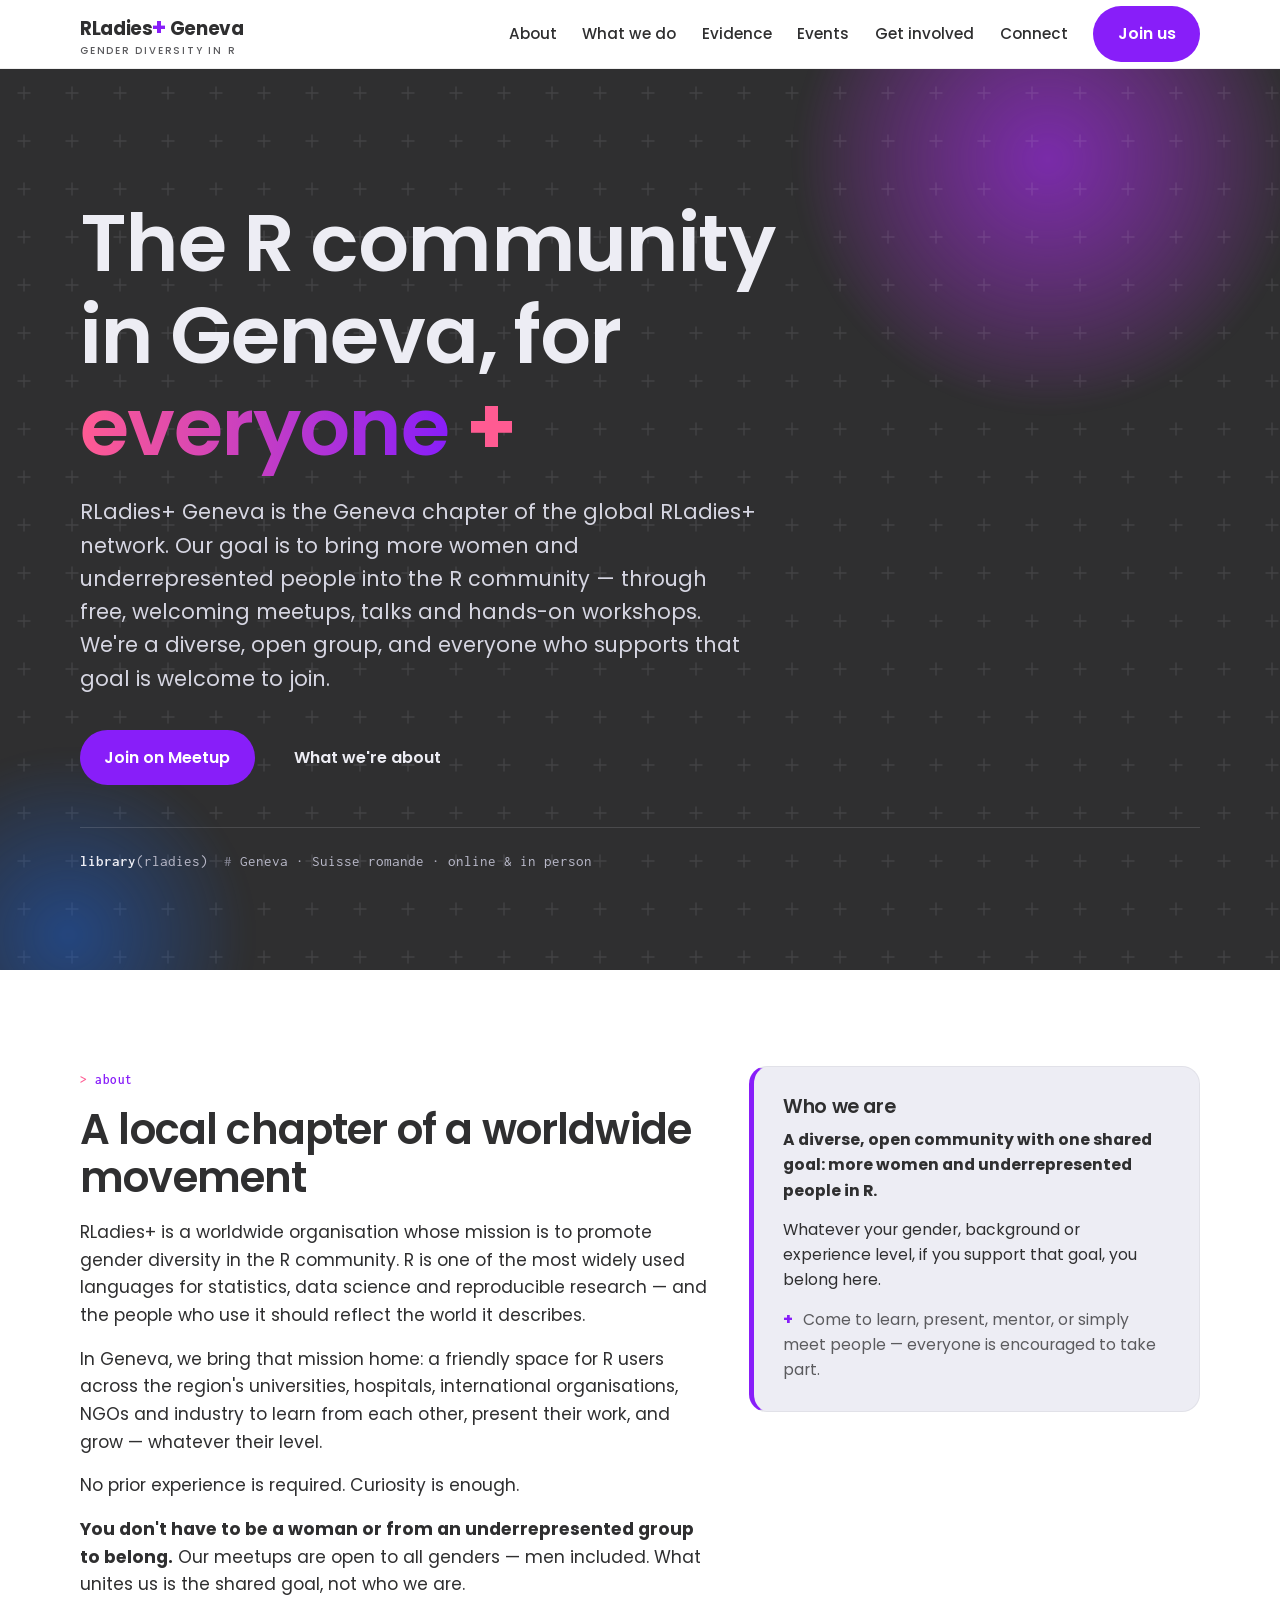
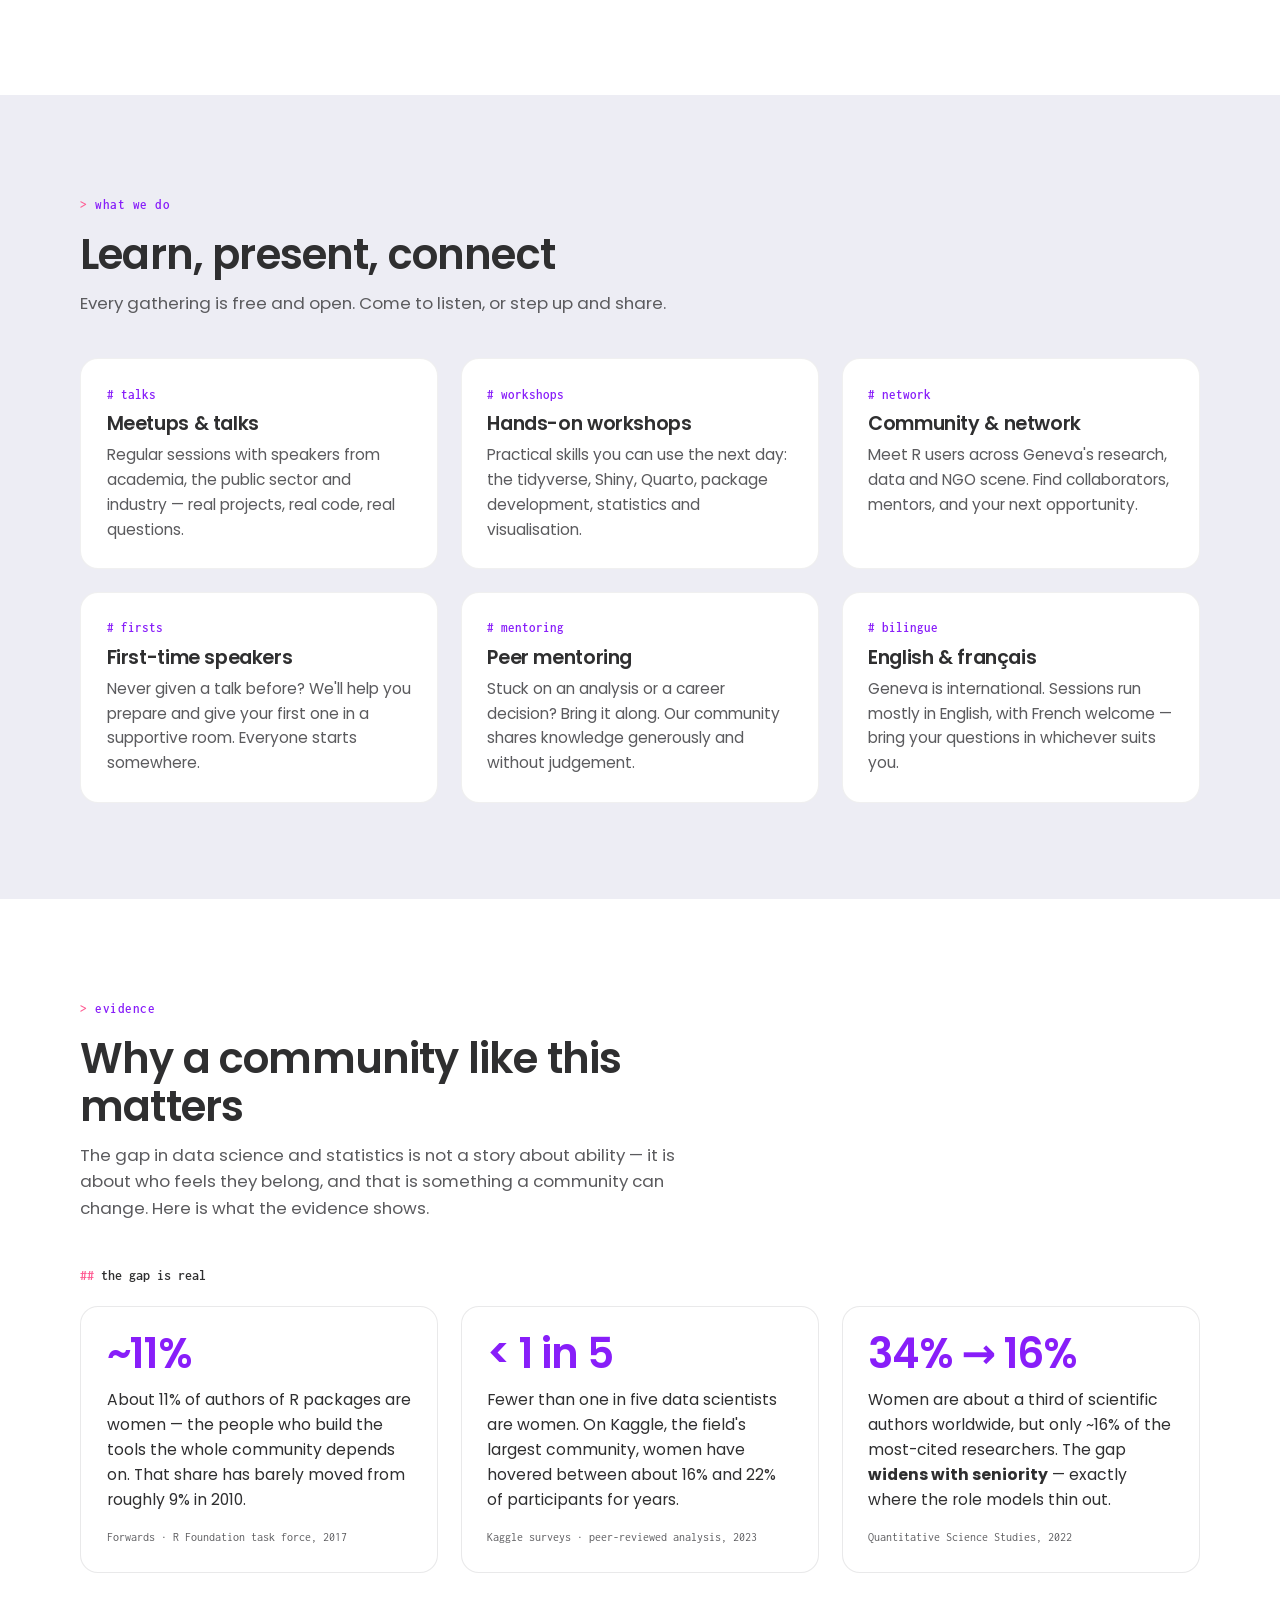
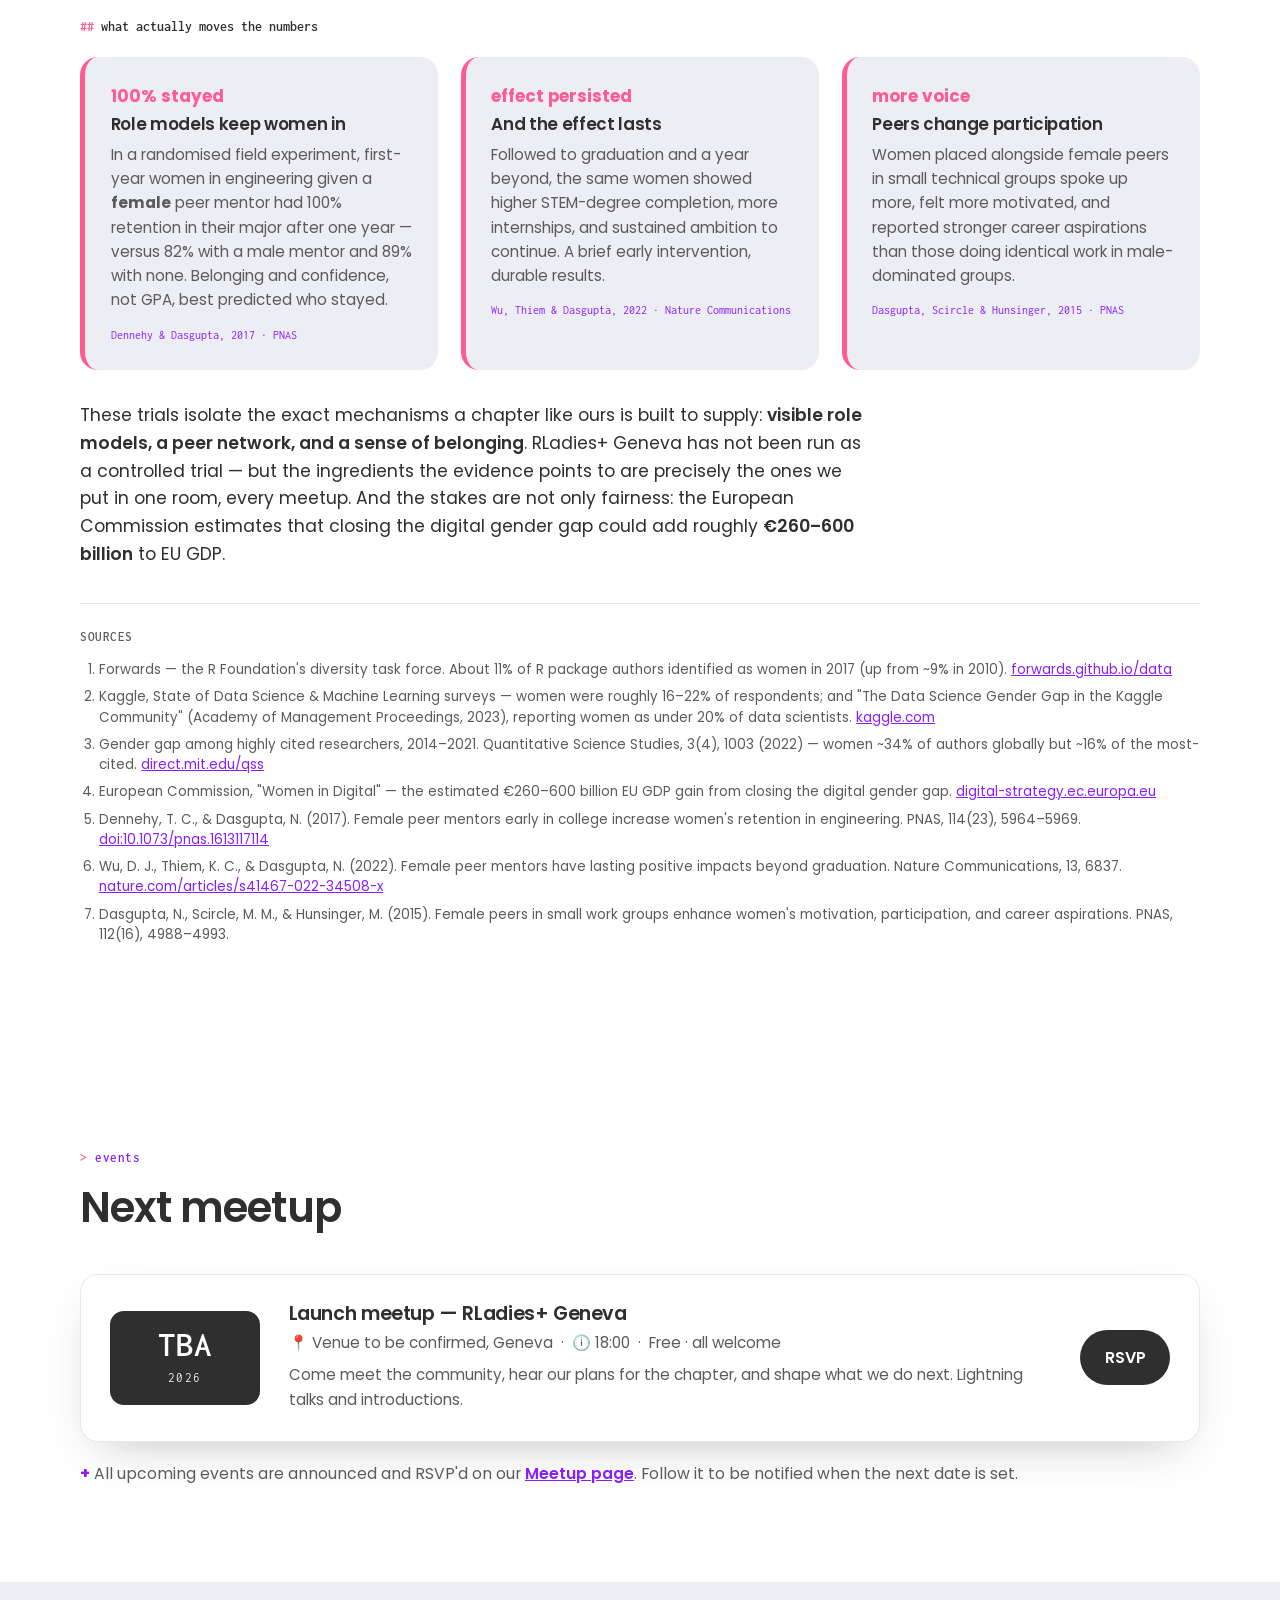
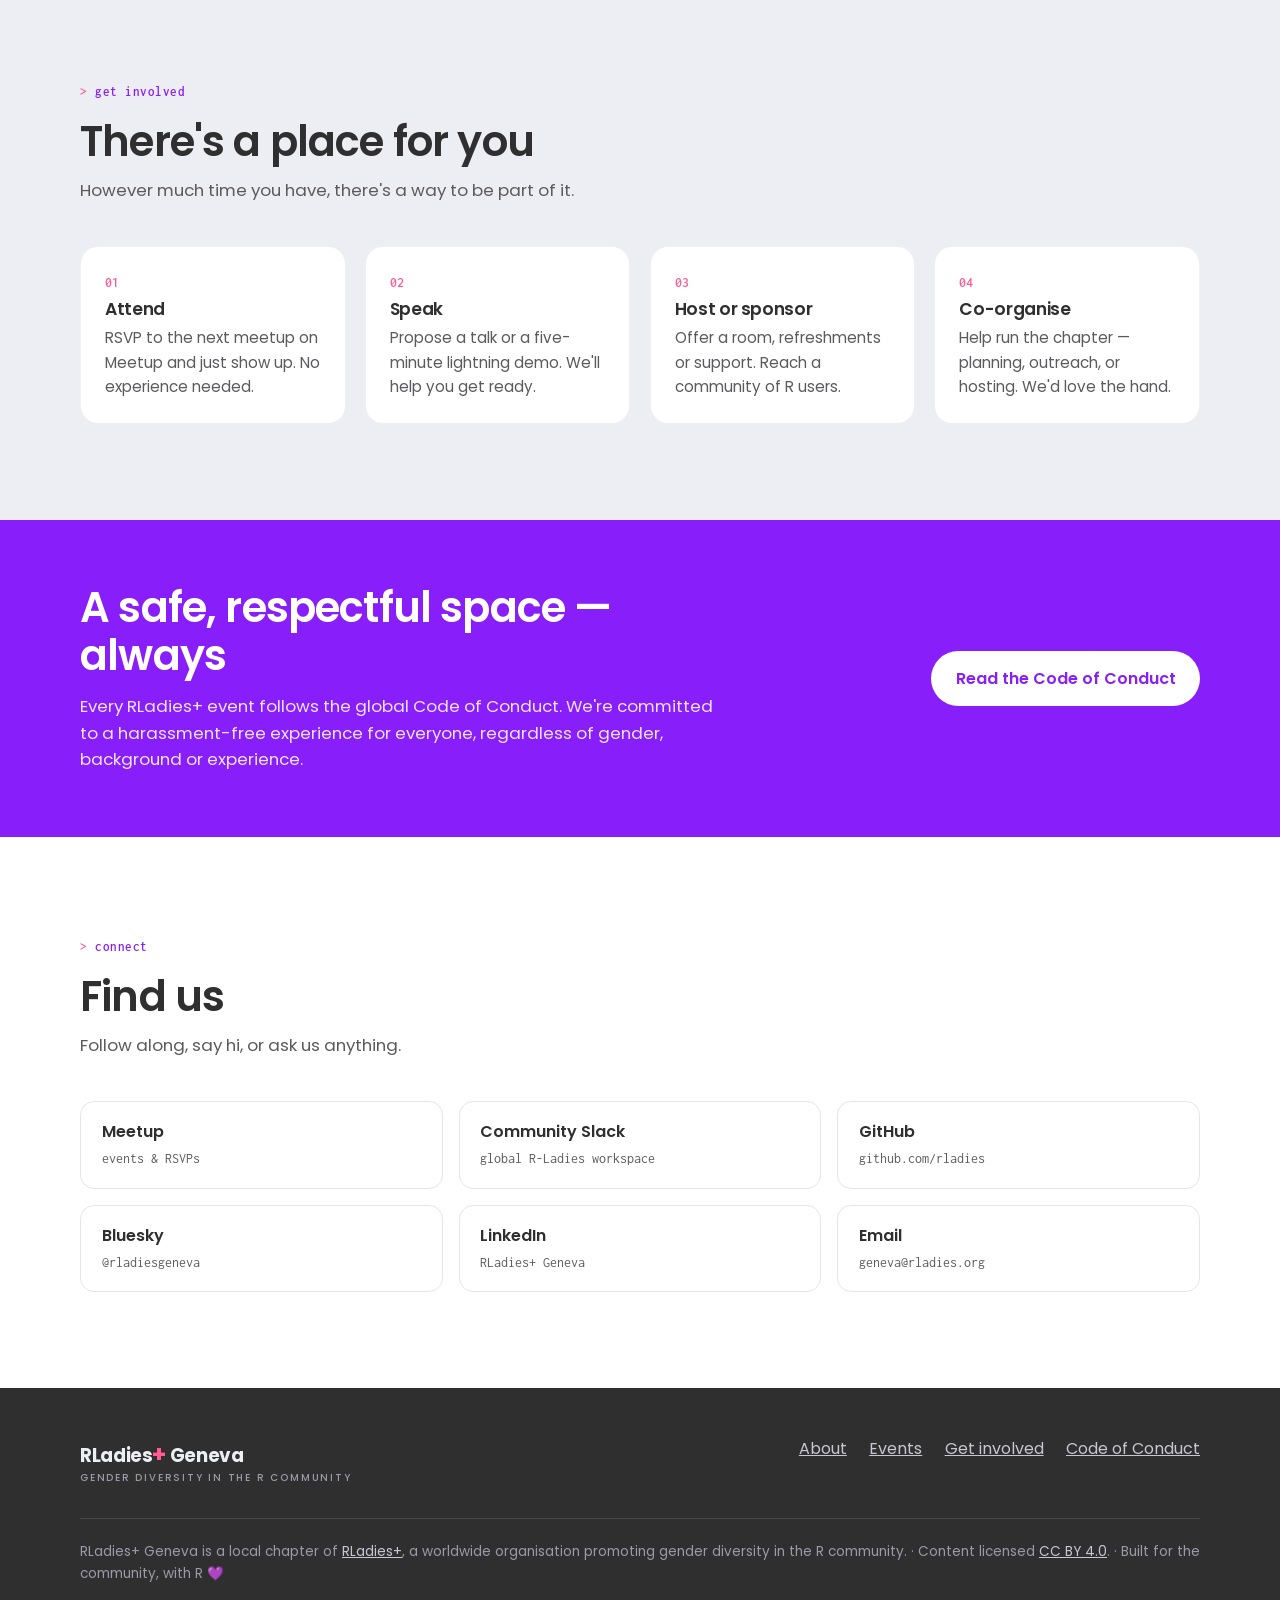
==== index.html @ 59aba78d "Add files via upload" ====
<!DOCTYPE html>
<html lang="en">
<head>
<meta charset="UTF-8" />
<meta name="viewport" content="width=device-width, initial-scale=1.0" />
<title>RLadies+ Geneva — gender diversity in the R community</title>
<meta name="description" content="RLadies+ Geneva is the Geneva chapter of the global RLadies+ network, promoting gender diversity in the R community through free, welcoming meetups, talks and workshops." />

<!-- Social preview -->
<meta property="og:title" content="RLadies+ Geneva" />
<meta property="og:description" content="Promoting gender diversity in the R community — free, welcoming meetups in Geneva." />
<meta property="og:type" content="website" />

<!-- Favicon: placeholder R+ monogram. Swap for the official favicon from
     github.com/rladies/branding-materials (logos/favicon/) before launch. -->
<link rel="icon" href="data:image/svg+xml,%3Csvg xmlns='http://www.w3.org/2000/svg' viewBox='0 0 32 32'%3E%3Crect width='32' height='32' rx='7' fill='%23881ef9'/%3E%3Ctext x='16' y='22' font-family='Poppins,Arial,sans-serif' font-size='17' font-weight='700' fill='%23ededf4' text-anchor='middle'%3ER%2B%3C/text%3E%3C/svg%3E" />

<link rel="preconnect" href="https://fonts.googleapis.com" />
<link rel="preconnect" href="https://fonts.gstatic.com" crossorigin />
<link href="https://fonts.googleapis.com/css2?family=Poppins:wght@400;500;600;700&family=Inconsolata:wght@400;600&display=swap" rel="stylesheet" />

<style>
  /* ============ RLadies+ brand tokens (March 2026 identity) ============ */
  :root {
    --violet:   #881ef9;   /* Blue Violet — main colour        */
    --violet-d: #6a12c9;   /* darker violet for hovers/contrast */
    --blue:     #146af9;   /* Dodger Blue — accent             */
    --rose:     #ff5b92;   /* Brilliant Rose — accent          */
    --ink:      #2f2f30;   /* Bastille Black — text            */
    --paper:    #ededf4;   /* Lavender White — light surface   */
    --white:    #ffffff;
    --ink-70:   #5b5b5e;

    --maxw: 1120px;
    --radius: 18px;
    --shadow: 0 18px 50px -22px rgba(47,47,48,.35);
    --ease: cubic-bezier(.2,.7,.2,1);
    --sans: "Poppins", system-ui, -apple-system, Segoe UI, Roboto, sans-serif;
    --mono: "Inconsolata", ui-monospace, SFMono-Regular, Menlo, monospace;
  }

  *, *::before, *::after { box-sizing: border-box; }

  html { scroll-behavior: smooth; }
  @media (prefers-reduced-motion: reduce) {
    html { scroll-behavior: auto; }
    *, *::before, *::after { animation: none !important; transition: none !important; }
  }

  body {
    margin: 0;
    font-family: var(--sans);
    font-weight: 400;
    line-height: 1.6;               /* brand: ≥1.5 line spacing */
    color: var(--ink);
    background: var(--white);
    -webkit-font-smoothing: antialiased;
    text-align: left;               /* brand: left-align text */
  }

  h1, h2, h3 { line-height: 1.15; margin: 0; letter-spacing: -0.02em; }
  h2 { font-weight: 600; font-size: clamp(1.7rem, 3.4vw, 2.6rem); }
  h3 { font-weight: 600; font-size: 1.2rem; }
  p  { margin: 0; }
  a  { color: inherit; }

  .wrap { width: min(100% - 2.5rem, var(--maxw)); margin-inline: auto; }

  /* Mono eyebrow — an R-console prompt, true to the subject */
  .eyebrow {
    font-family: var(--mono);
    font-weight: 600;
    font-size: .82rem;
    letter-spacing: .04em;
    color: var(--violet);
    display: inline-block;
    margin-bottom: 1rem;
  }
  .eyebrow::before { content: "> "; color: var(--rose); }

  /* Plus marker — echoes the "+" in RLadies+ */
  .plus { color: var(--violet); font-weight: 700; }

  a.btn, button.btn {
    font-family: var(--sans);
    font-weight: 600;
    font-size: 1rem;
    display: inline-flex;
    align-items: center;
    gap: .5rem;
    padding: .8rem 1.4rem;
    border-radius: 999px;
    border: 2px solid transparent;
    cursor: pointer;
    text-decoration: none;
    transition: transform .18s var(--ease), background .18s var(--ease), color .18s var(--ease), border-color .18s var(--ease);
  }
  .btn-primary { background: var(--violet); color: var(--white); }
  .btn-primary:hover { background: var(--violet-d); transform: translateY(-2px); }
  .btn-ghost { background: transparent; color: var(--paper); border-color: rgba(237,237,244,.4); }
  .btn-ghost:hover { border-color: var(--paper); transform: translateY(-2px); }
  .btn-dark { background: var(--ink); color: var(--white); }
  .btn-dark:hover { background: #000; transform: translateY(-2px); }

  :focus-visible { outline: 3px solid var(--blue); outline-offset: 3px; border-radius: 4px; }

  /* ============ Header ============ */
  header {
    position: sticky; top: 0; z-index: 50;
    background: rgba(255,255,255,.82);
    backdrop-filter: blur(12px);
    border-bottom: 1px solid rgba(47,47,48,.08);
  }
  .nav { display: flex; align-items: center; justify-content: space-between; height: 68px; }
  .brand { font-weight: 700; font-size: 1.15rem; letter-spacing: -0.02em; text-decoration: none; color: var(--ink); }
  .brand .plus { font-size: 1.25em; }
  .brand small { display: block; font-weight: 500; font-size: .62rem; letter-spacing: .18em; color: var(--ink-70); margin-top: -3px; }
  .nav-links { display: flex; align-items: center; gap: 1.6rem; }
  .nav-links a:not(.btn) { text-decoration: none; font-weight: 500; font-size: .95rem; color: var(--ink); }
  .nav-links a:not(.btn):hover { color: var(--violet); }
  .nav-toggle { display: none; background: none; border: 0; cursor: pointer; padding: .4rem; }
  .nav-toggle span { display: block; width: 24px; height: 2px; background: var(--ink); margin: 5px 0; transition: .2s; }

  @media (max-width: 820px) {
    .nav-toggle { display: block; }
    .nav-links {
      position: absolute; top: 68px; left: 0; right: 0;
      flex-direction: column; align-items: flex-start; gap: .2rem;
      background: var(--white); padding: .8rem 1.25rem 1.4rem;
      border-bottom: 1px solid rgba(47,47,48,.1);
      box-shadow: var(--shadow);
      transform: translateY(-8px); opacity: 0; pointer-events: none; transition: .2s var(--ease);
    }
    .nav-links a:not(.btn) { padding: .55rem 0; width: 100%; }
    .nav-links.open { transform: translateY(0); opacity: 1; pointer-events: auto; }
    .nav-links .btn { margin-top: .5rem; }
  }

  /* ============ Hero ============ */
  .hero {
    position: relative; overflow: hidden;
    background: var(--ink);
    color: var(--paper);
    padding: clamp(4rem, 11vw, 8rem) 0 clamp(3.5rem, 8vw, 6rem);
  }
  /* violet / rose / blue glows */
  .hero::before {
    content: ""; position: absolute; inset: -30% -10% auto auto;
    width: 60vw; height: 60vw; max-width: 720px; max-height: 720px;
    background:
      radial-gradient(closest-side, rgba(136,30,249,.55), transparent 70%),
      radial-gradient(closest-side, rgba(255,91,146,.28), transparent 70%);
    background-position: 30% 30%, 70% 60%;
    background-repeat: no-repeat;
    filter: blur(6px);
    animation: drift 16s ease-in-out infinite alternate;
    pointer-events: none;
  }
  .hero::after {
    content: ""; position: absolute; inset: auto auto -25% -15%;
    width: 45vw; height: 45vw; max-width: 520px; max-height: 520px;
    background: radial-gradient(closest-side, rgba(20,106,249,.4), transparent 70%);
    filter: blur(8px); pointer-events: none;
  }
  @keyframes drift { to { transform: translate3d(-3%, 4%, 0) scale(1.08); } }

  /* subtle plus lattice */
  .hero .lattice {
    position: absolute; inset: 0; opacity: .10; pointer-events: none;
    background-image: url("data:image/svg+xml,%3Csvg xmlns='http://www.w3.org/2000/svg' width='48' height='48'%3E%3Cpath d='M24 18v12M18 24h12' stroke='%23ededf4' stroke-width='1.4' stroke-linecap='round'/%3E%3C/svg%3E");
  }
  .hero .wrap { position: relative; z-index: 2; }

  .hero h1 {
    font-weight: 600;
    font-size: clamp(2.6rem, 7vw, 5rem);
    max-width: 15ch;
  }
  .hero h1 .plus { color: var(--rose); }
  .hero h1 em { font-style: normal; color: var(--violet); background: linear-gradient(90deg, var(--rose), var(--violet)); -webkit-background-clip: text; background-clip: text; -webkit-text-fill-color: transparent; }
  .hero .lede { font-size: clamp(1.05rem, 2.2vw, 1.3rem); max-width: 52ch; margin-top: 1.4rem; color: #d6d6e2; }
  .hero .cta-row { display: flex; flex-wrap: wrap; gap: .9rem; margin-top: 2.2rem; }
  .hero .console {
    font-family: var(--mono); font-size: .92rem; color: #b9b9c9;
    margin-top: 2.6rem; padding-top: 1.4rem; border-top: 1px solid rgba(237,237,244,.14);
  }
  .hero .console b { color: var(--paper); font-weight: 600; }

  /* ============ Generic section ============ */
  .section { padding: clamp(3.5rem, 8vw, 6rem) 0; }
  .section-head { max-width: 60ch; margin-bottom: 2.6rem; }
  .section-head p { color: var(--ink-70); margin-top: .7rem; font-size: 1.05rem; }

  /* About */
  .about-grid { display: grid; grid-template-columns: 1.4fr 1fr; gap: 2.4rem; align-items: start; }
  .about-grid p + p { margin-top: 1rem; }
  .about-grid .body { font-size: 1.08rem; }
  .card {
    background: var(--paper); border-radius: var(--radius); padding: 1.8rem;
    border: 1px solid rgba(47,47,48,.06);
  }
  .card--join { border-left: 5px solid var(--violet); }
  .card h3 { margin-bottom: .6rem; }
  .card .who { font-size: .98rem; color: var(--ink); }
  .card .who .plus { margin-right: .35rem; }
  @media (max-width: 820px) { .about-grid { grid-template-columns: 1fr; } }

  /* What we do */
  .doing { background: var(--paper); }
  .grid-3 { display: grid; grid-template-columns: repeat(3, 1fr); gap: 1.4rem; }
  @media (max-width: 900px) { .grid-3 { grid-template-columns: 1fr 1fr; } }
  @media (max-width: 560px) { .grid-3 { grid-template-columns: 1fr; } }
  .tile {
    background: var(--white); border-radius: var(--radius); padding: 1.6rem;
    border: 1px solid rgba(47,47,48,.07);
    transition: transform .2s var(--ease), box-shadow .2s var(--ease);
  }
  .tile:hover { transform: translateY(-4px); box-shadow: var(--shadow); }
  .tile .tag { font-family: var(--mono); font-size: .8rem; font-weight: 600; color: var(--violet); }
  .tile h3 { margin: .5rem 0 .5rem; }
  .tile p { color: var(--ink-70); font-size: .97rem; }

  /* Events */
  .event {
    display: grid; grid-template-columns: 150px 1fr auto; gap: 1.8rem; align-items: center;
    background: var(--white); border: 1px solid rgba(47,47,48,.1);
    border-radius: var(--radius); padding: 1.8rem; box-shadow: var(--shadow);
  }
  .event .date {
    font-family: var(--mono); text-align: center;
    background: var(--ink); color: var(--paper); border-radius: 14px; padding: 1rem .6rem;
  }
  .event .date .d { font-size: 2.2rem; font-weight: 600; line-height: 1; color: var(--white); }
  .event .date .m { display: block; letter-spacing: .12em; font-size: .8rem; margin-top: .3rem; }
  .event h3 { margin-bottom: .35rem; }
  .event .meta { color: var(--ink-70); font-size: .95rem; }
  .event .meta span { white-space: nowrap; }
  .event-note { margin-top: 1.2rem; color: var(--ink-70); font-size: .98rem; }
  @media (max-width: 720px) {
    .event { grid-template-columns: 1fr; text-align: left; }
    .event .date { display: inline-block; justify-self: start; }
    .event .btn { justify-self: start; }
  }

  /* Get involved */
  .involve { background: var(--paper); }
  .grid-4 { display: grid; grid-template-columns: repeat(4, 1fr); gap: 1.2rem; }
  @media (max-width: 900px) { .grid-4 { grid-template-columns: 1fr 1fr; } }
  @media (max-width: 520px) { .grid-4 { grid-template-columns: 1fr; } }
  .step { background: var(--white); border-radius: var(--radius); padding: 1.5rem; border: 1px solid rgba(47,47,48,.07); }
  .step .num { font-family: var(--mono); font-weight: 600; color: var(--rose); font-size: .9rem; }
  .step h3 { font-size: 1.08rem; margin: .4rem 0 .4rem; }
  .step p { color: var(--ink-70); font-size: .95rem; }

  /* Values / CoC band */
  .band {
    background: var(--violet); color: var(--white);
    border-radius: 0;
  }
  .band .wrap { display: grid; grid-template-columns: 1.5fr 1fr; gap: 2rem; align-items: center; padding: clamp(2.6rem,6vw,4rem) 0; }
  .band h2 { color: var(--white); }
  .band p { color: #eee3ff; margin-top: .8rem; font-size: 1.05rem; }
  .band .btn { background: var(--white); color: var(--violet); }
  .band .btn:hover { background: var(--paper); transform: translateY(-2px); }
  .band .band-cta { justify-self: end; }
  @media (max-width: 760px) { .band .wrap { grid-template-columns: 1fr; } .band .band-cta { justify-self: start; } }

  /* Connect */
  .connect .links { display: grid; grid-template-columns: repeat(3,1fr); gap: 1rem; margin-top: 2rem; }
  @media (max-width: 780px) { .connect .links { grid-template-columns: 1fr 1fr; } }
  @media (max-width: 460px) { .connect .links { grid-template-columns: 1fr; } }
  .link-card {
    display: flex; flex-direction: column; gap: .2rem;
    text-decoration: none; color: var(--ink);
    border: 1px solid rgba(47,47,48,.12); border-radius: 14px; padding: 1.1rem 1.3rem;
    transition: border-color .2s var(--ease), transform .2s var(--ease), background .2s var(--ease);
  }
  .link-card:hover { border-color: var(--violet); transform: translateY(-3px); background: var(--paper); }
  .link-card b { font-weight: 600; }
  .link-card span { font-family: var(--mono); font-size: .85rem; color: var(--ink-70); }

  /* Evidence */
  .evi-sub { font-family: var(--mono); font-weight: 600; font-size: .9rem; color: var(--ink); margin: 2.6rem 0 1.2rem; }
  .evi-sub::before { content: "## "; color: var(--rose); }
  .stat-grid, .mech-grid { display: grid; grid-template-columns: repeat(3, 1fr); gap: 1.4rem; }
  @media (max-width: 900px) { .stat-grid, .mech-grid { grid-template-columns: 1fr; } }
  .stat { border: 1px solid rgba(47,47,48,.1); border-radius: var(--radius); padding: 1.6rem; background: var(--white); }
  .stat .fig { font-weight: 600; font-size: clamp(2rem, 4vw, 2.6rem); letter-spacing: -.03em; color: var(--violet); line-height: 1; }
  .stat p { margin-top: .8rem; color: var(--ink); font-size: .98rem; }
  .stat .src { display: block; margin-top: .9rem; font-family: var(--mono); font-size: .78rem; color: var(--ink-70); }
  .mech { background: var(--paper); border-radius: var(--radius); padding: 1.6rem; border-left: 5px solid var(--rose); }
  .mech .fig { font-weight: 700; color: var(--rose); font-size: 1.05rem; }
  .mech h3 { font-size: 1.05rem; margin: .35rem 0 .5rem; }
  .mech p { color: var(--ink-70); font-size: .95rem; }
  .mech .ref { display: block; margin-top: .75rem; font-family: var(--mono); font-size: .78rem; color: var(--violet); }
  .bridge { margin-top: 2rem; font-size: 1.08rem; max-width: 72ch; }
  .bridge b { font-weight: 600; }
  .sources { margin-top: 2.2rem; padding-top: 1.4rem; border-top: 1px solid rgba(47,47,48,.1); }
  .sources h4 { font-family: var(--mono); font-size: .8rem; font-weight: 600; color: var(--ink-70); margin: 0 0 .8rem; letter-spacing: .04em; }
  .sources ol { margin: 0; padding-left: 1.2rem; }
  .sources li { font-size: .84rem; color: var(--ink-70); margin-bottom: .45rem; line-height: 1.5; }
  .sources a { color: var(--violet); word-break: break-word; }

  /* Footer */
  footer { background: var(--ink); color: #c7c7d2; padding: 3rem 0 2.2rem; }
  footer .grid { display: flex; flex-wrap: wrap; justify-content: space-between; gap: 1.5rem; align-items: flex-start; }
  footer .brand { color: var(--paper); }
  footer .brand small { color: #9a9aa8; }
  footer a { color: #c7c7d2; }
  footer a:hover { color: var(--white); }
  footer .fine { margin-top: 2rem; padding-top: 1.4rem; border-top: 1px solid rgba(237,237,244,.14); font-size: .85rem; color: #9a9aa8; }
  footer .fine a { text-decoration: underline; }

  /* Scroll reveal */
  .reveal { opacity: 0; transform: translateY(16px); transition: opacity .6s var(--ease), transform .6s var(--ease); }
  .reveal.in { opacity: 1; transform: none; }
  @media (prefers-reduced-motion: reduce) { .reveal { opacity: 1; transform: none; } }

  .skip { position: absolute; left: -999px; top: 0; background: var(--violet); color: #fff; padding: .6rem 1rem; z-index: 100; }
  .skip:focus { left: 0; }
</style>
</head>
<body>

<a href="#main" class="skip">Skip to content</a>

<header>
  <nav class="nav wrap" aria-label="Primary">
    <a class="brand" href="#top" aria-label="RLadies+ Geneva home">
      RLadies<span class="plus">+</span> Geneva
      <small>GENDER DIVERSITY IN R</small>
    </a>
    <button class="nav-toggle" aria-expanded="false" aria-controls="menu" aria-label="Toggle menu">
      <span></span><span></span><span></span>
    </button>
    <div class="nav-links" id="menu">
      <a href="#about">About</a>
      <a href="#do">What we do</a>
      <a href="#evidence">Evidence</a>
      <a href="#events">Events</a>
      <a href="#involve">Get involved</a>
      <a href="#connect">Connect</a>
      <!-- TODO: replace with your Meetup URL -->
      <a class="btn btn-primary" href="https://www.meetup.com/rladies-geneva/" target="_blank" rel="noopener">Join us</a>
    </div>
  </nav>
</header>

<main id="main">
<a id="top"></a>

<!-- ============ HERO ============ -->
<section class="hero">
  <div class="lattice" aria-hidden="true"></div>
  <div class="wrap">
    <h1>The R community in Geneva, for <em>everyone</em>&nbsp;<span class="plus">+</span></h1>
    <p class="lede">RLadies+ Geneva is the Geneva chapter of the global RLadies+ network. Our goal is to bring more women and underrepresented people into the R community — through free, welcoming meetups, talks and hands-on workshops. We're a diverse, open group, and everyone who supports that goal is welcome to join.</p>
    <div class="cta-row">
      <!-- TODO: replace with your Meetup URL -->
      <a class="btn btn-primary" href="https://www.meetup.com/rladies-geneva/" target="_blank" rel="noopener">Join on Meetup</a>
      <a class="btn btn-ghost" href="#about">What we're about</a>
    </div>
    <p class="console"><b>library</b>(rladies)&nbsp;&nbsp;<span style="color:#8a8a9a">#</span> Geneva · Suisse romande · online &amp; in person</p>
  </div>
</section>

<!-- ============ ABOUT ============ -->
<section class="section" id="about">
  <div class="wrap">
    <div class="about-grid">
      <div>
        <span class="eyebrow">about</span>
        <h2>A local chapter of a worldwide movement</h2>
        <div class="body" style="margin-top:1.1rem">
          <p>RLadies+ is a worldwide organisation whose mission is to promote gender diversity in the R community. R is one of the most widely used languages for statistics, data science and reproducible research — and the people who use it should reflect the world it describes.</p>
          <p>In Geneva, we bring that mission home: a friendly space for R users across the region's universities, hospitals, international organisations, NGOs and industry to learn from each other, present their work, and grow — whatever their level.</p>
          <p>No prior experience is required. Curiosity is enough.</p>
          <p><b>You don't have to be a woman or from an underrepresented group to belong.</b> Our meetups are open to all genders — men included. What unites us is the shared goal, not who we are.</p>
        </div>
      </div>
      <aside class="card card--join" aria-label="Who we are">
        <h3>Who we are</h3>
        <p class="who"><b>A diverse, open community with one shared goal: more women and underrepresented people in R.</b></p>
        <p class="who" style="margin-top:.9rem">Whatever your gender, background or experience level, if you support that goal, you belong here.</p>
        <p class="who" style="margin-top:.9rem; color:var(--ink-70)"><span class="plus">+</span> Come to learn, present, mentor, or simply meet people — everyone is encouraged to take part.</p>
      </aside>
    </div>
  </div>
</section>

<!-- ============ WHAT WE DO ============ -->
<section class="section doing" id="do">
  <div class="wrap">
    <div class="section-head">
      <span class="eyebrow">what we do</span>
      <h2>Learn, present, connect</h2>
      <p>Every gathering is free and open. Come to listen, or step up and share.</p>
    </div>
    <div class="grid-3">
      <article class="tile reveal">
        <div class="tag"># talks</div>
        <h3>Meetups &amp; talks</h3>
        <p>Regular sessions with speakers from academia, the public sector and industry — real projects, real code, real questions.</p>
      </article>
      <article class="tile reveal">
        <div class="tag"># workshops</div>
        <h3>Hands-on workshops</h3>
        <p>Practical skills you can use the next day: the tidyverse, Shiny, Quarto, package development, statistics and visualisation.</p>
      </article>
      <article class="tile reveal">
        <div class="tag"># network</div>
        <h3>Community &amp; network</h3>
        <p>Meet R users across Geneva's research, data and NGO scene. Find collaborators, mentors, and your next opportunity.</p>
      </article>
      <article class="tile reveal">
        <div class="tag"># firsts</div>
        <h3>First-time speakers</h3>
        <p>Never given a talk before? We'll help you prepare and give your first one in a supportive room. Everyone starts somewhere.</p>
      </article>
      <article class="tile reveal">
        <div class="tag"># mentoring</div>
        <h3>Peer mentoring</h3>
        <p>Stuck on an analysis or a career decision? Bring it along. Our community shares knowledge generously and without judgement.</p>
      </article>
      <article class="tile reveal">
        <div class="tag"># bilingue</div>
        <h3>English &amp; français</h3>
        <p>Geneva is international. Sessions run mostly in English, with French welcome — bring your questions in whichever suits you.</p>
      </article>
    </div>
  </div>
</section>

<!-- ============ EVIDENCE ============ -->
<section class="section evidence" id="evidence">
  <div class="wrap">
    <div class="section-head">
      <span class="eyebrow">evidence</span>
      <h2>Why a community like this matters</h2>
      <p>The gap in data science and statistics is not a story about ability — it is about who feels they belong, and that is something a community can change. Here is what the evidence shows.</p>
    </div>

    <p class="evi-sub">the gap is real</p>
    <div class="stat-grid">
      <div class="stat reveal">
        <div class="fig">~11%</div>
        <p>About 11% of authors of R packages are women — the people who build the tools the whole community depends on. That share has barely moved from roughly 9% in 2010.</p>
        <span class="src">Forwards · R Foundation task force, 2017</span>
      </div>
      <div class="stat reveal">
        <div class="fig">&lt; 1 in 5</div>
        <p>Fewer than one in five data scientists are women. On Kaggle, the field's largest community, women have hovered between about 16% and 22% of participants for years.</p>
        <span class="src">Kaggle surveys · peer-reviewed analysis, 2023</span>
      </div>
      <div class="stat reveal">
        <div class="fig">34% &rarr; 16%</div>
        <p>Women are about a third of scientific authors worldwide, but only ~16% of the most-cited researchers. The gap <b>widens with seniority</b> — exactly where the role models thin out.</p>
        <span class="src">Quantitative Science Studies, 2022</span>
      </div>
    </div>

    <p class="evi-sub">what actually moves the numbers</p>
    <div class="mech-grid">
      <div class="mech reveal">
        <div class="fig">100% stayed</div>
        <h3>Role models keep women in</h3>
        <p>In a randomised field experiment, first-year women in engineering given a <b>female</b> peer mentor had 100% retention in their major after one year — versus 82% with a male mentor and 89% with none. Belonging and confidence, not GPA, best predicted who stayed.</p>
        <span class="ref">Dennehy &amp; Dasgupta, 2017 · PNAS</span>
      </div>
      <div class="mech reveal">
        <div class="fig">effect persisted</div>
        <h3>And the effect lasts</h3>
        <p>Followed to graduation and a year beyond, the same women showed higher STEM-degree completion, more internships, and sustained ambition to continue. A brief early intervention, durable results.</p>
        <span class="ref">Wu, Thiem &amp; Dasgupta, 2022 · Nature Communications</span>
      </div>
      <div class="mech reveal">
        <div class="fig">more voice</div>
        <h3>Peers change participation</h3>
        <p>Women placed alongside female peers in small technical groups spoke up more, felt more motivated, and reported stronger career aspirations than those doing identical work in male-dominated groups.</p>
        <span class="ref">Dasgupta, Scircle &amp; Hunsinger, 2015 · PNAS</span>
      </div>
    </div>

    <p class="bridge">These trials isolate the exact mechanisms a chapter like ours is built to supply: <b>visible role models, a peer network, and a sense of belonging</b>. RLadies+ Geneva has not been run as a controlled trial — but the ingredients the evidence points to are precisely the ones we put in one room, every meetup. And the stakes are not only fairness: the European Commission estimates that closing the digital gender gap could add roughly <b>€260–600 billion</b> to EU GDP.</p>

    <div class="sources">
      <h4>SOURCES</h4>
      <ol>
        <li>Forwards — the R Foundation's diversity task force. About 11% of R package authors identified as women in 2017 (up from ~9% in 2010). <a href="https://forwards.github.io/data.html" target="_blank" rel="noopener">forwards.github.io/data</a></li>
        <li>Kaggle, State of Data Science &amp; Machine Learning surveys — women were roughly 16–22% of respondents; and "The Data Science Gender Gap in the Kaggle Community" (Academy of Management Proceedings, 2023), reporting women as under 20% of data scientists. <a href="https://www.kaggle.com/kaggle-survey-2022" target="_blank" rel="noopener">kaggle.com</a></li>
        <li>Gender gap among highly cited researchers, 2014–2021. Quantitative Science Studies, 3(4), 1003 (2022) — women ~34% of authors globally but ~16% of the most-cited. <a href="https://direct.mit.edu/qss/article/3/4/1003/113322" target="_blank" rel="noopener">direct.mit.edu/qss</a></li>
        <li>European Commission, "Women in Digital" — the estimated €260–600 billion EU GDP gain from closing the digital gender gap. <a href="https://digital-strategy.ec.europa.eu/en/policies/women-digital" target="_blank" rel="noopener">digital-strategy.ec.europa.eu</a></li>
        <li>Dennehy, T. C., &amp; Dasgupta, N. (2017). Female peer mentors early in college increase women's retention in engineering. PNAS, 114(23), 5964–5969. <a href="https://doi.org/10.1073/pnas.1613117114" target="_blank" rel="noopener">doi:10.1073/pnas.1613117114</a></li>
        <li>Wu, D. J., Thiem, K. C., &amp; Dasgupta, N. (2022). Female peer mentors have lasting positive impacts beyond graduation. Nature Communications, 13, 6837. <a href="https://www.nature.com/articles/s41467-022-34508-x" target="_blank" rel="noopener">nature.com/articles/s41467-022-34508-x</a></li>
        <li>Dasgupta, N., Scircle, M. M., &amp; Hunsinger, M. (2015). Female peers in small work groups enhance women's motivation, participation, and career aspirations. PNAS, 112(16), 4988–4993.</li>
      </ol>
    </div>
  </div>
</section>

<!-- ============ EVENTS ============ -->
<section class="section" id="events">
  <div class="wrap">
    <div class="section-head">
      <span class="eyebrow">events</span>
      <h2>Next meetup</h2>
    </div>

    <!-- ================= EDIT THIS BLOCK FOR EACH EVENT ================= -->
    <div class="event reveal">
      <div class="date" aria-hidden="true">
        <span class="d">TBA</span>
        <span class="m">2026</span>
      </div>
      <div>
        <h3>Launch meetup — RLadies+ Geneva</h3>
        <p class="meta">
          <span>📍 Venue to be confirmed, Geneva</span> &nbsp;·&nbsp;
          <span>🕕 18:00</span> &nbsp;·&nbsp;
          <span>Free · all welcome</span>
        </p>
        <p class="meta" style="margin-top:.5rem">Come meet the community, hear our plans for the chapter, and shape what we do next. Lightning talks and introductions.</p>
      </div>
      <!-- TODO: replace with the event's Meetup URL -->
      <a class="btn btn-dark" href="https://www.meetup.com/rladies-geneva/" target="_blank" rel="noopener">RSVP</a>
    </div>
    <!-- ================================================================= -->

    <p class="event-note"><span class="plus">+</span> All upcoming events are announced and RSVP'd on our <!-- TODO: Meetup URL --><a href="https://www.meetup.com/rladies-geneva/" target="_blank" rel="noopener" style="color:var(--violet);font-weight:600">Meetup page</a>. Follow it to be notified when the next date is set.</p>
  </div>
</section>

<!-- ============ GET INVOLVED ============ -->
<section class="section involve" id="involve">
  <div class="wrap">
    <div class="section-head">
      <span class="eyebrow">get involved</span>
      <h2>There's a place for you</h2>
      <p>However much time you have, there's a way to be part of it.</p>
    </div>
    <div class="grid-4">
      <div class="step reveal">
        <div class="num">01</div>
        <h3>Attend</h3>
        <p>RSVP to the next meetup on Meetup and just show up. No experience needed.</p>
      </div>
      <div class="step reveal">
        <div class="num">02</div>
        <h3>Speak</h3>
        <p>Propose a talk or a five-minute lightning demo. We'll help you get ready.</p>
      </div>
      <div class="step reveal">
        <div class="num">03</div>
        <h3>Host or sponsor</h3>
        <p>Offer a room, refreshments or support. Reach a community of R users.</p>
      </div>
      <div class="step reveal">
        <div class="num">04</div>
        <h3>Co-organise</h3>
        <p>Help run the chapter — planning, outreach, or hosting. We'd love the hand.</p>
      </div>
    </div>
  </div>
</section>

<!-- ============ CODE OF CONDUCT BAND ============ -->
<section class="band">
  <div class="wrap">
    <div>
      <h2>A safe, respectful space — always</h2>
      <p>Every RLadies+ event follows the global Code of Conduct. We're committed to a harassment-free experience for everyone, regardless of gender, background or experience.</p>
    </div>
    <div class="band-cta">
      <a class="btn" href="https://guide.rladies.org/about/coc/" target="_blank" rel="noopener">Read the Code of Conduct</a>
    </div>
  </div>
</section>

<!-- ============ CONNECT ============ -->
<section class="section connect" id="connect">
  <div class="wrap">
    <div class="section-head">
      <span class="eyebrow">connect</span>
      <h2>Find us</h2>
      <p>Follow along, say hi, or ask us anything.</p>
    </div>
    <div class="links">
      <!-- TODO: confirm/replace each URL and the email below -->
      <a class="link-card" href="https://www.meetup.com/rladies-geneva/" target="_blank" rel="noopener">
        <b>Meetup</b><span>events &amp; RSVPs</span>
      </a>
      <a class="link-card" href="https://rladies.org/" target="_blank" rel="noopener">
        <b>Community Slack</b><span>global R-Ladies workspace</span>
      </a>
      <a class="link-card" href="https://github.com/rladies" target="_blank" rel="noopener">
        <b>GitHub</b><span>github.com/rladies</span>
      </a>
      <a class="link-card" href="https://bsky.app/" target="_blank" rel="noopener">
        <b>Bluesky</b><span>@rladiesgeneva</span>
      </a>
      <a class="link-card" href="https://www.linkedin.com/" target="_blank" rel="noopener">
        <b>LinkedIn</b><span>RLadies+ Geneva</span>
      </a>
      <a class="link-card" href="mailto:geneva@rladies.org">
        <b>Email</b><span>geneva@rladies.org</span>
      </a>
    </div>
  </div>
</section>
</main>

<!-- ============ FOOTER ============ -->
<footer>
  <div class="wrap">
    <div class="grid">
      <div>
        <span class="brand">RLadies<span class="plus" style="color:var(--rose)">+</span> Geneva<br /><small>GENDER DIVERSITY IN THE R COMMUNITY</small></span>
      </div>
      <nav aria-label="Footer" style="display:flex; gap:1.4rem; flex-wrap:wrap;">
        <a href="#about">About</a>
        <a href="#events">Events</a>
        <a href="#involve">Get involved</a>
        <a href="https://guide.rladies.org/about/coc/" target="_blank" rel="noopener">Code of Conduct</a>
      </nav>
    </div>
    <p class="fine">
      RLadies+ Geneva is a local chapter of <a href="https://rladies.org/" target="_blank" rel="noopener">RLadies+</a>, a worldwide organisation promoting gender diversity in the R community.
      · Content licensed <a href="https://creativecommons.org/licenses/by/4.0/" target="_blank" rel="noopener">CC BY 4.0</a>.
      · Built for the community, with R 💜
    </p>
  </div>
</footer>

<script>
  // Mobile menu
  const toggle = document.querySelector('.nav-toggle');
  const menu = document.getElementById('menu');
  toggle.addEventListener('click', () => {
    const open = menu.classList.toggle('open');
    toggle.setAttribute('aria-expanded', String(open));
  });
  menu.querySelectorAll('a').forEach(a =>
    a.addEventListener('click', () => { menu.classList.remove('open'); toggle.setAttribute('aria-expanded','false'); })
  );

  // Scroll reveal (respects reduced motion via CSS fallback)
  const io = new IntersectionObserver((entries) => {
    entries.forEach(e => { if (e.isIntersecting) { e.target.classList.add('in'); io.unobserve(e.target); } });
  }, { threshold: 0.12 });
  document.querySelectorAll('.reveal').forEach(el => io.observe(el));
</script>
</body>
</html>
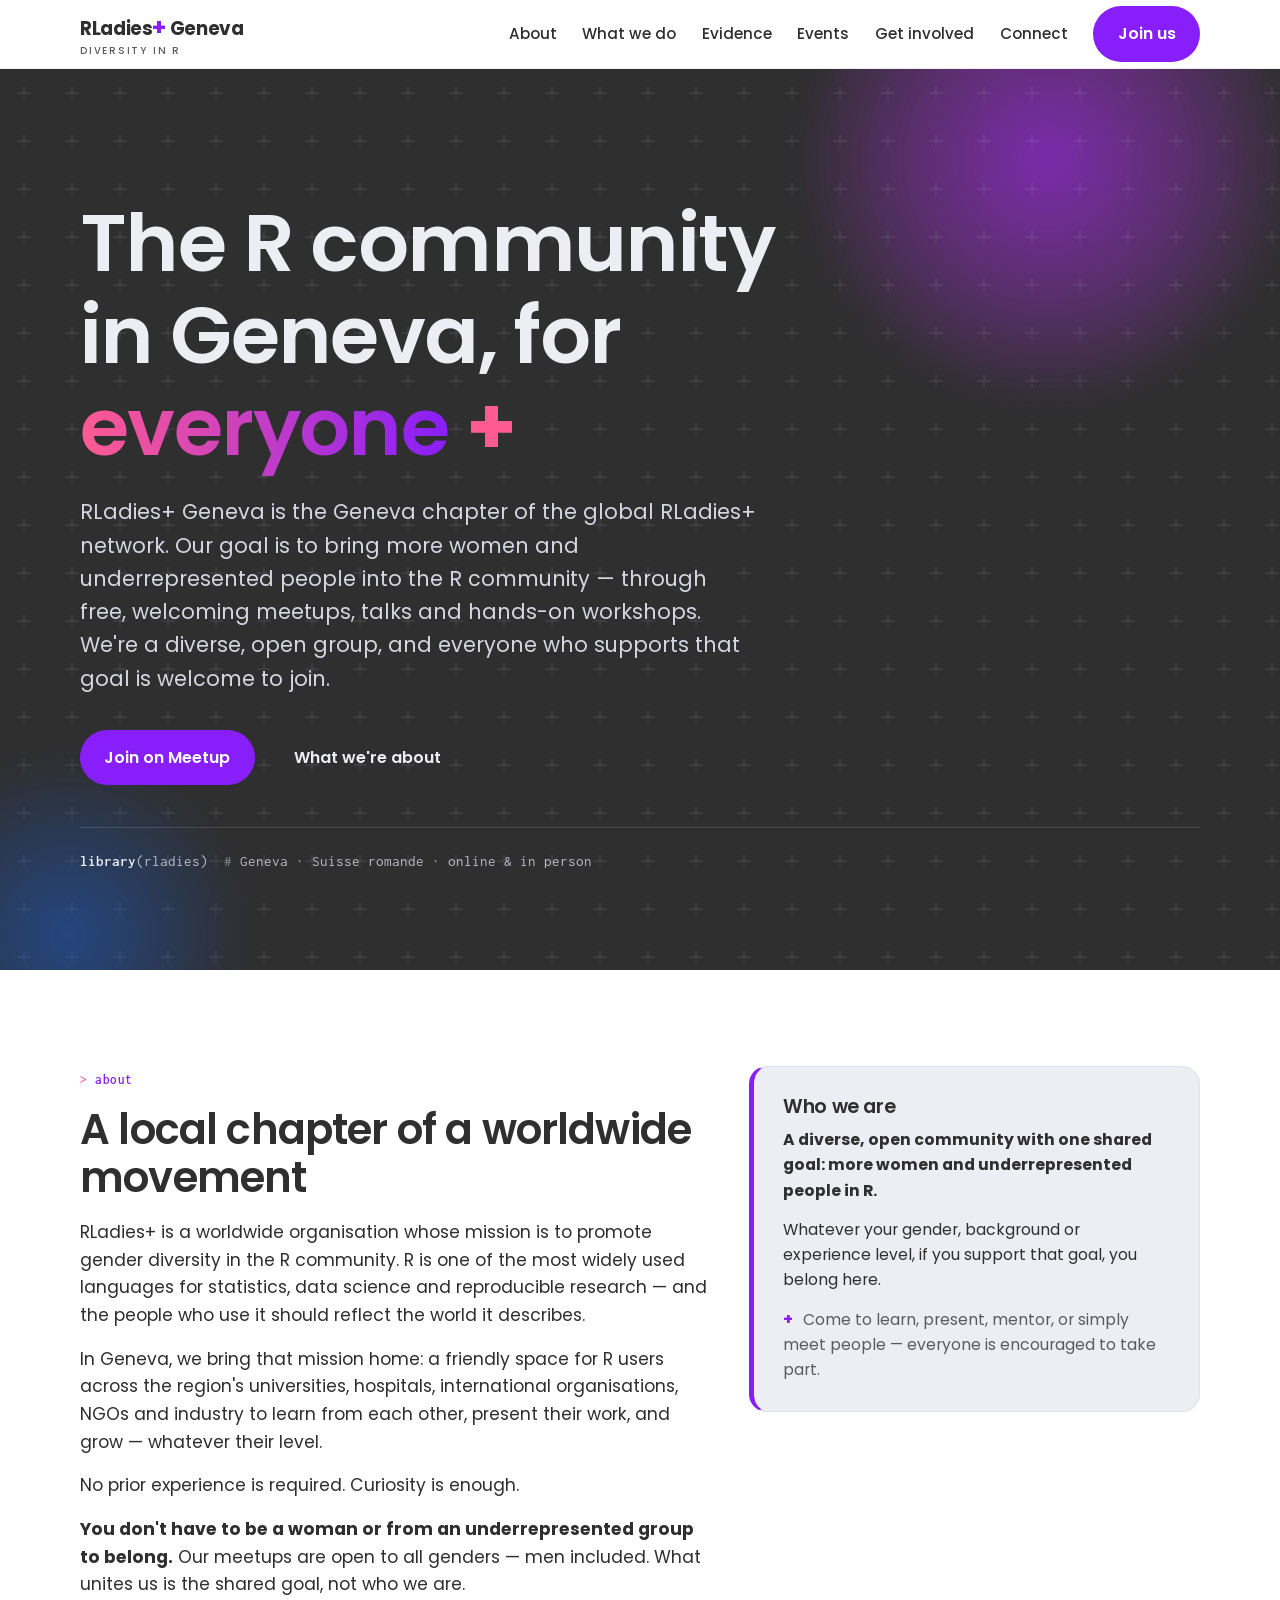
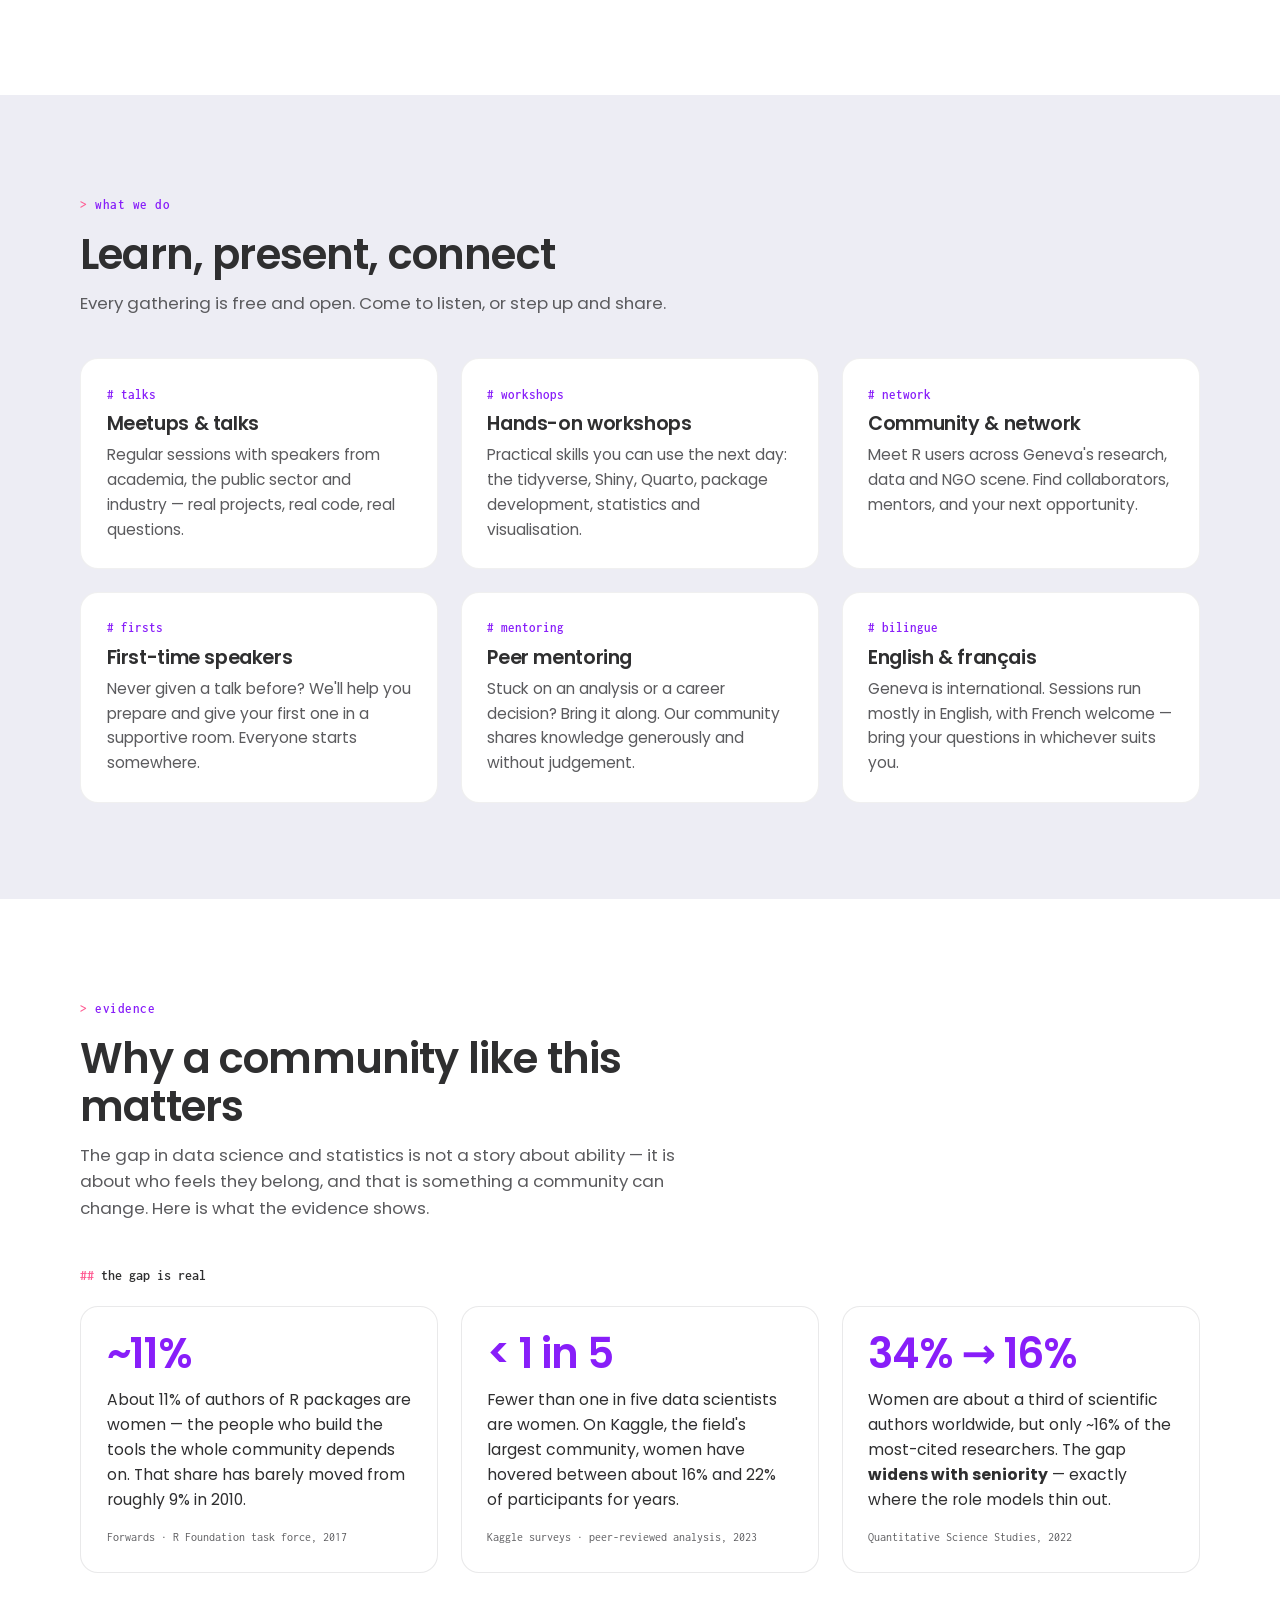
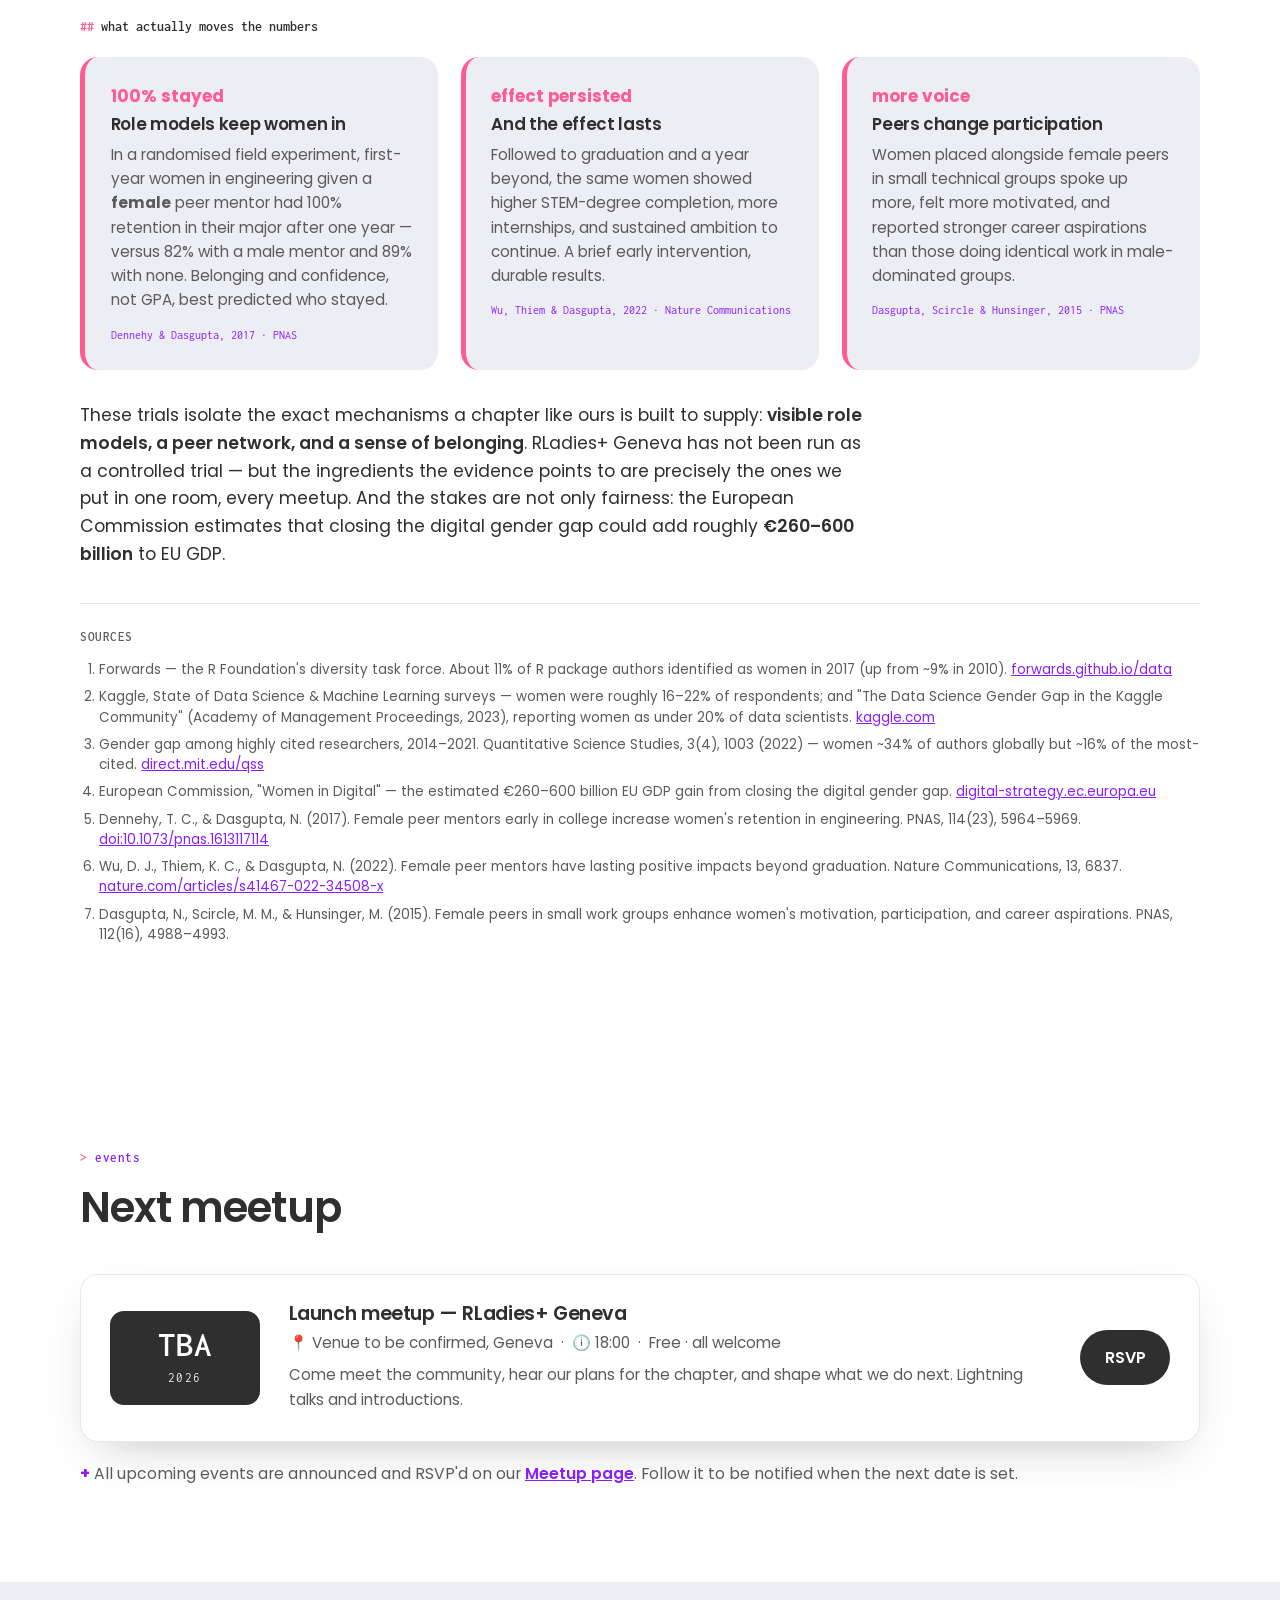
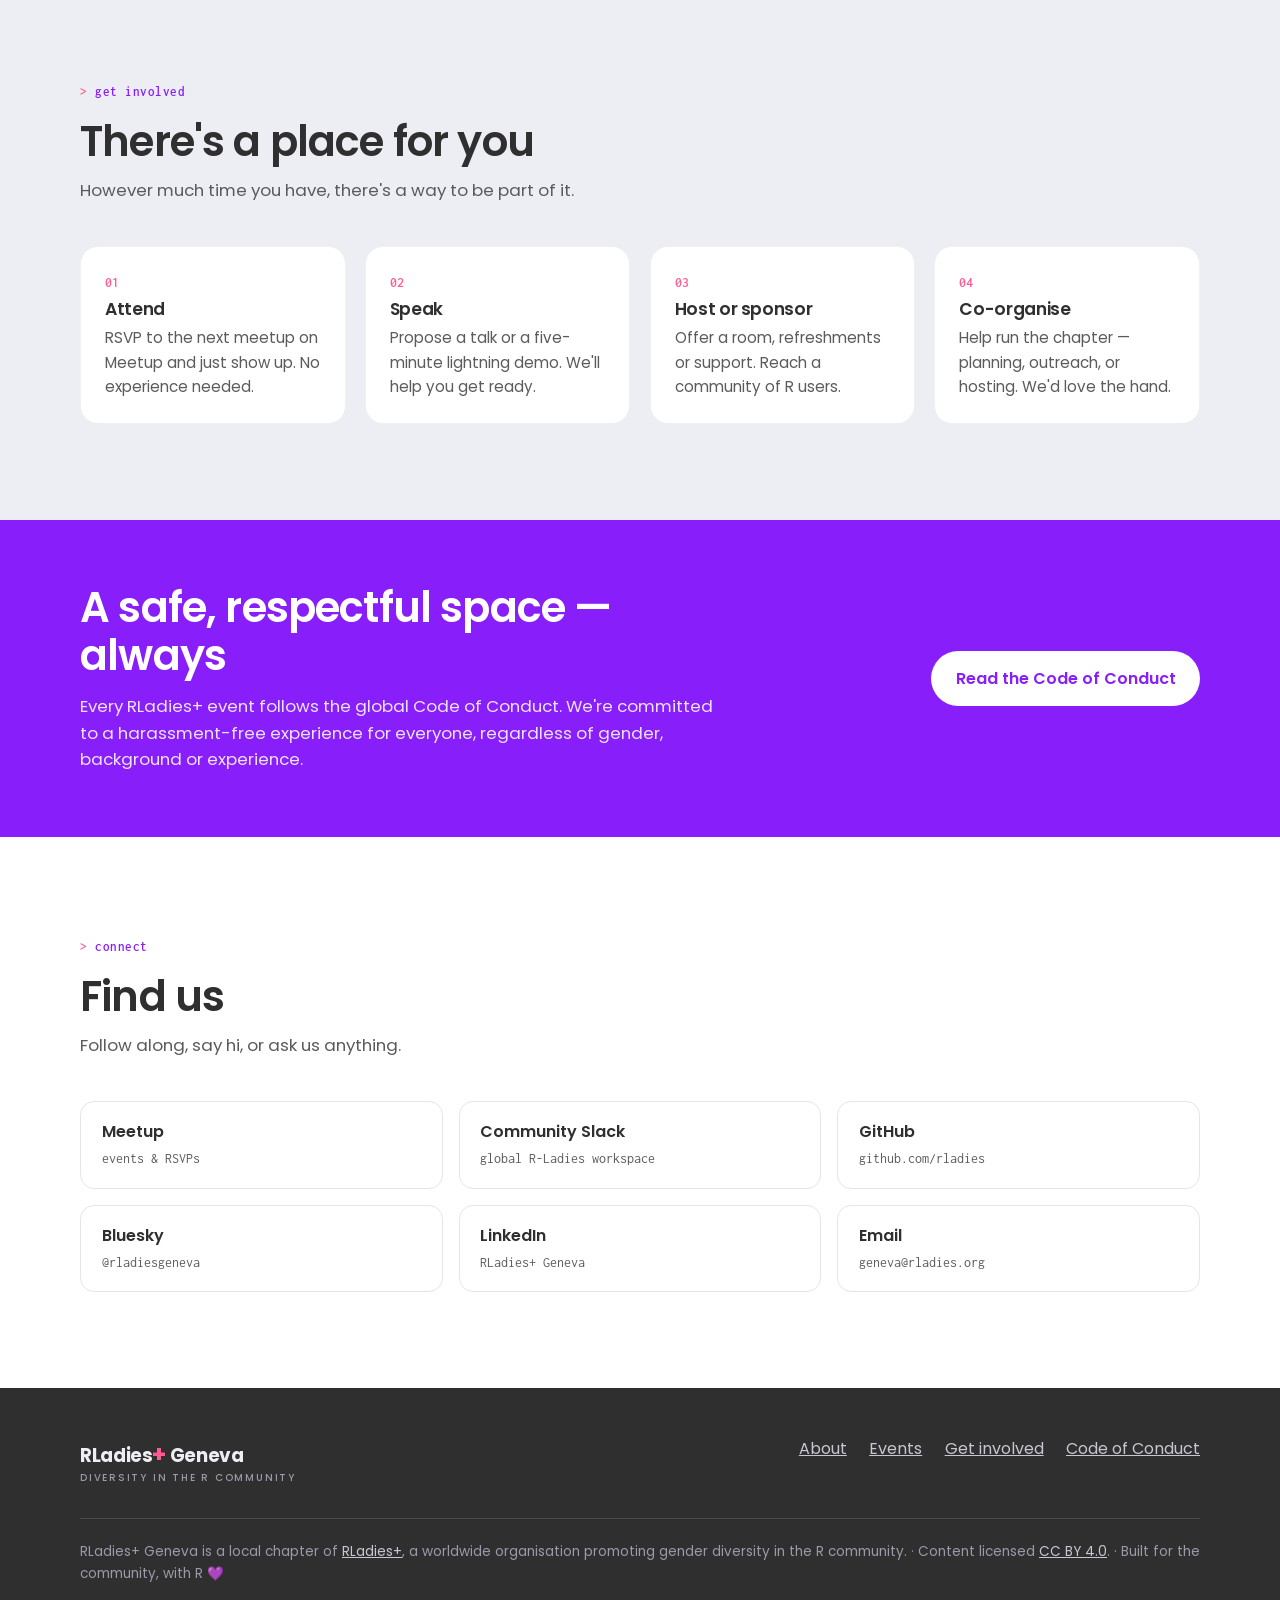
==== commit 202f4385: "Add files via upload" ====
--- a/index.html
+++ b/index.html
@@ -3,12 +3,12 @@
 <head>
 <meta charset="UTF-8" />
 <meta name="viewport" content="width=device-width, initial-scale=1.0" />
-<title>RLadies+ Geneva — gender diversity in the R community</title>
-<meta name="description" content="RLadies+ Geneva is the Geneva chapter of the global RLadies+ network, promoting gender diversity in the R community through free, welcoming meetups, talks and workshops." />
+<title>RLadies+ Geneva — diversity in the R community</title>
+<meta name="description" content="RLadies+ Geneva is the Geneva chapter of the global RLadies+ network, promoting diversity in the R community through free, welcoming meetups, talks and workshops." />
 
 <!-- Social preview -->
 <meta property="og:title" content="RLadies+ Geneva" />
-<meta property="og:description" content="Promoting gender diversity in the R community — free, welcoming meetups in Geneva." />
+<meta property="og:description" content="Promoting diversity in the R community — free, welcoming meetups in Geneva." />
 <meta property="og:type" content="website" />
 
 <!-- Favicon: placeholder R+ monogram. Swap for the official favicon from
@@ -328,7 +328,7 @@
   <nav class="nav wrap" aria-label="Primary">
     <a class="brand" href="#top" aria-label="RLadies+ Geneva home">
       RLadies<span class="plus">+</span> Geneva
-      <small>GENDER DIVERSITY IN R</small>
+      <small>DIVERSITY IN R</small>
     </a>
     <button class="nav-toggle" aria-expanded="false" aria-controls="menu" aria-label="Toggle menu">
       <span></span><span></span><span></span>
@@ -614,7 +614,7 @@
   <div class="wrap">
     <div class="grid">
       <div>
-        <span class="brand">RLadies<span class="plus" style="color:var(--rose)">+</span> Geneva<br /><small>GENDER DIVERSITY IN THE R COMMUNITY</small></span>
+        <span class="brand">RLadies<span class="plus" style="color:var(--rose)">+</span> Geneva<br /><small>DIVERSITY IN THE R COMMUNITY</small></span>
       </div>
       <nav aria-label="Footer" style="display:flex; gap:1.4rem; flex-wrap:wrap;">
         <a href="#about">About</a>
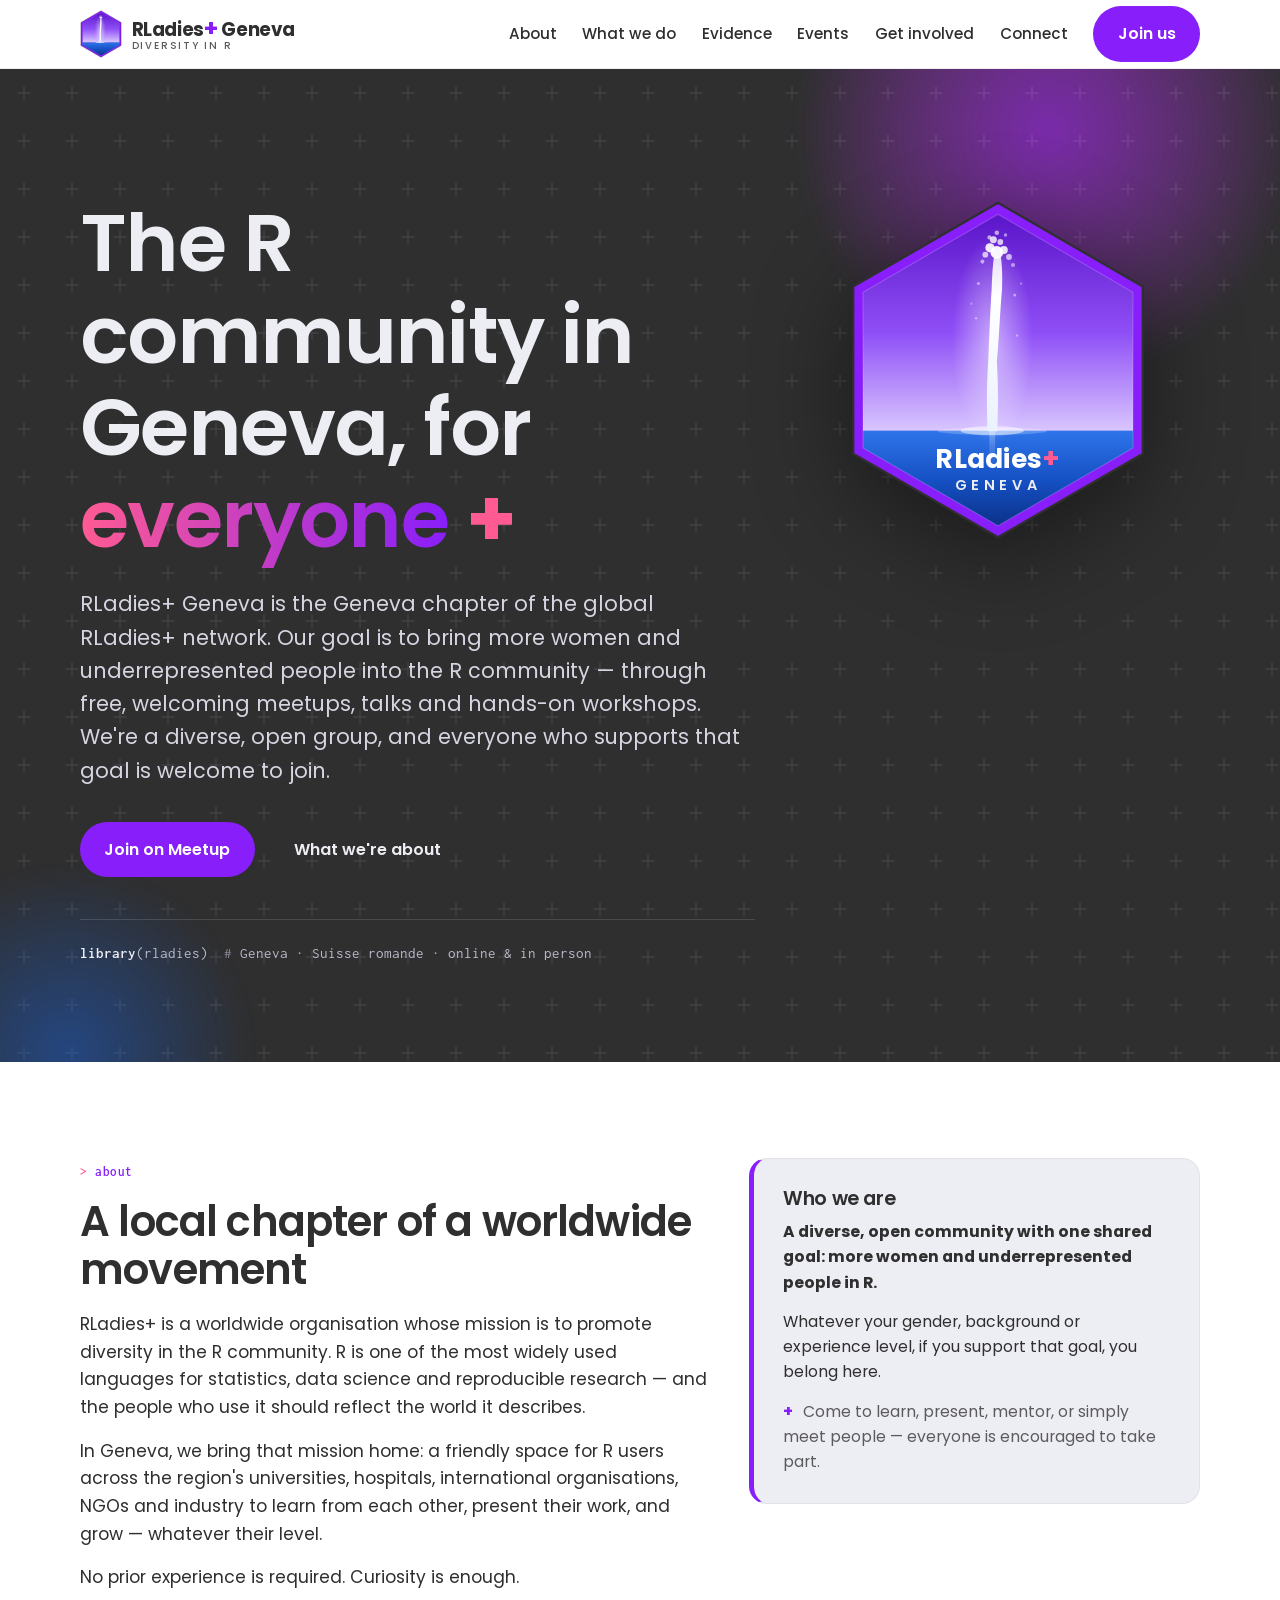
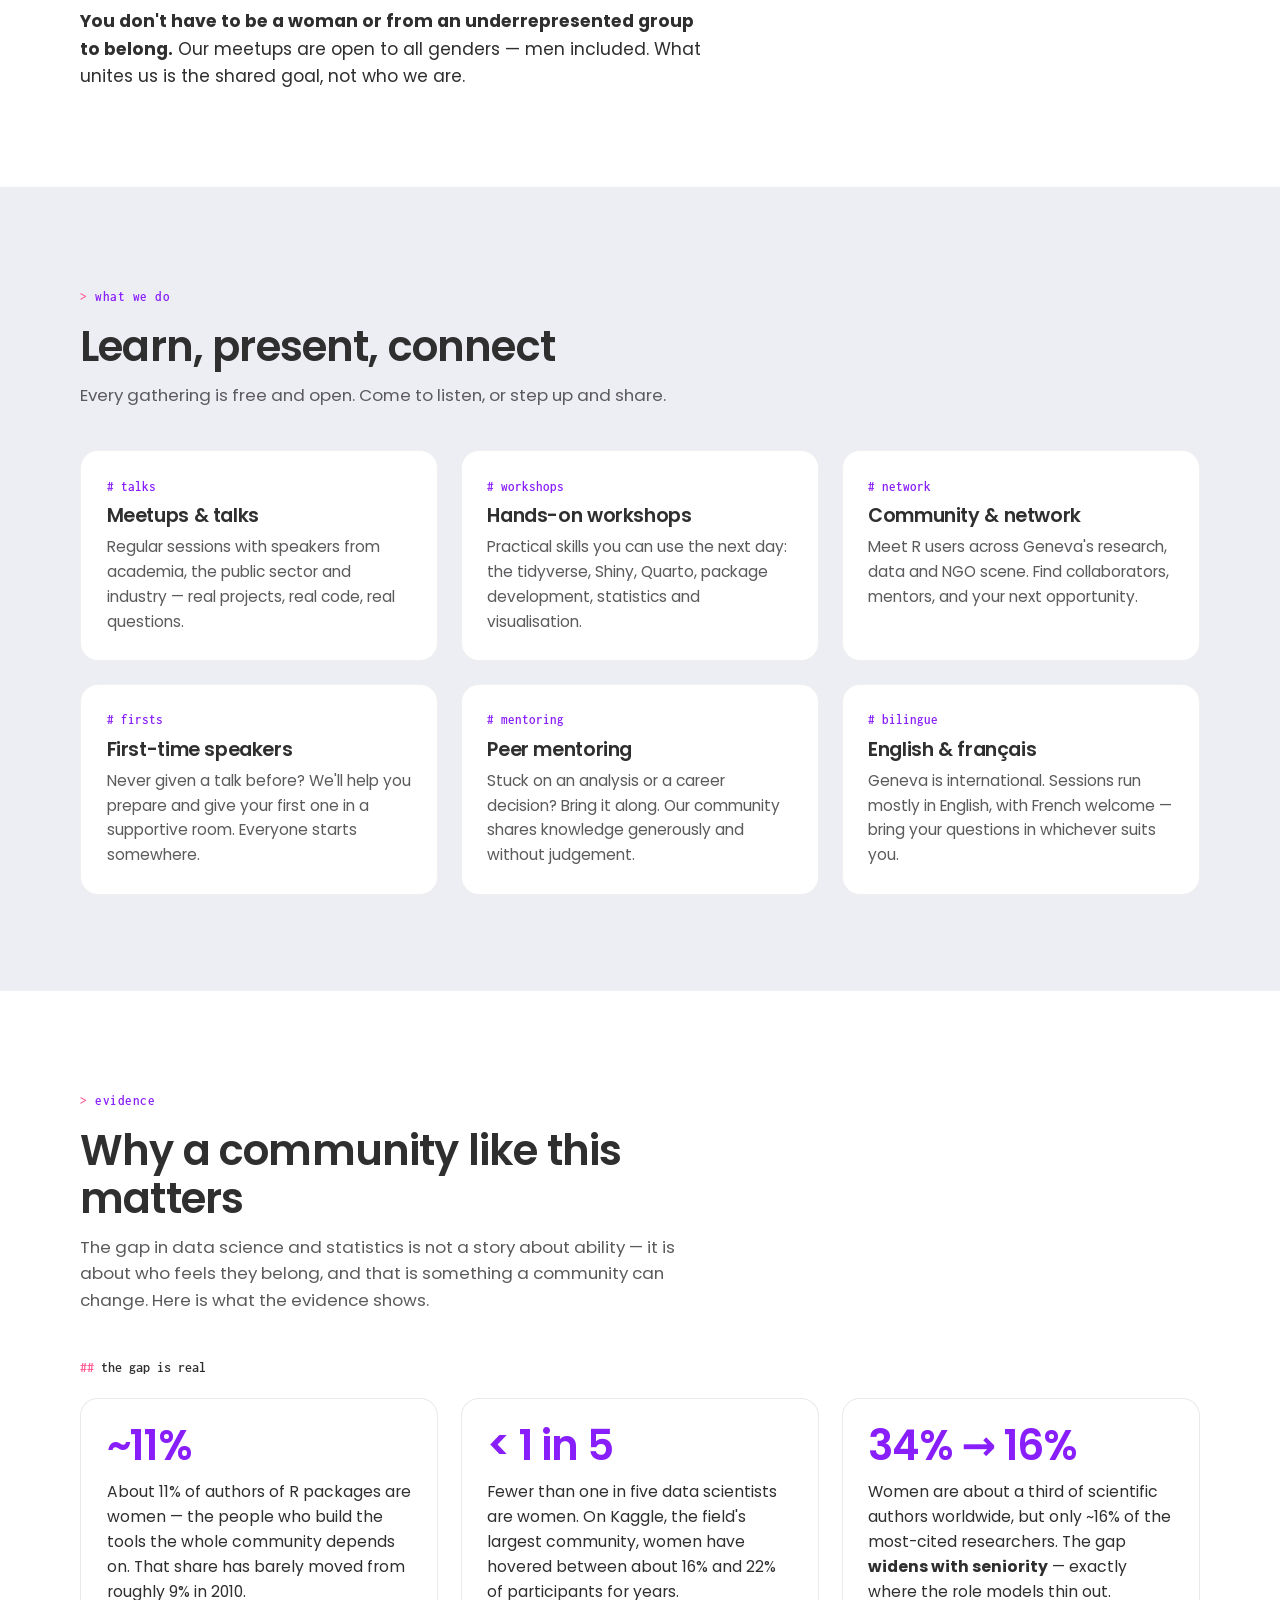
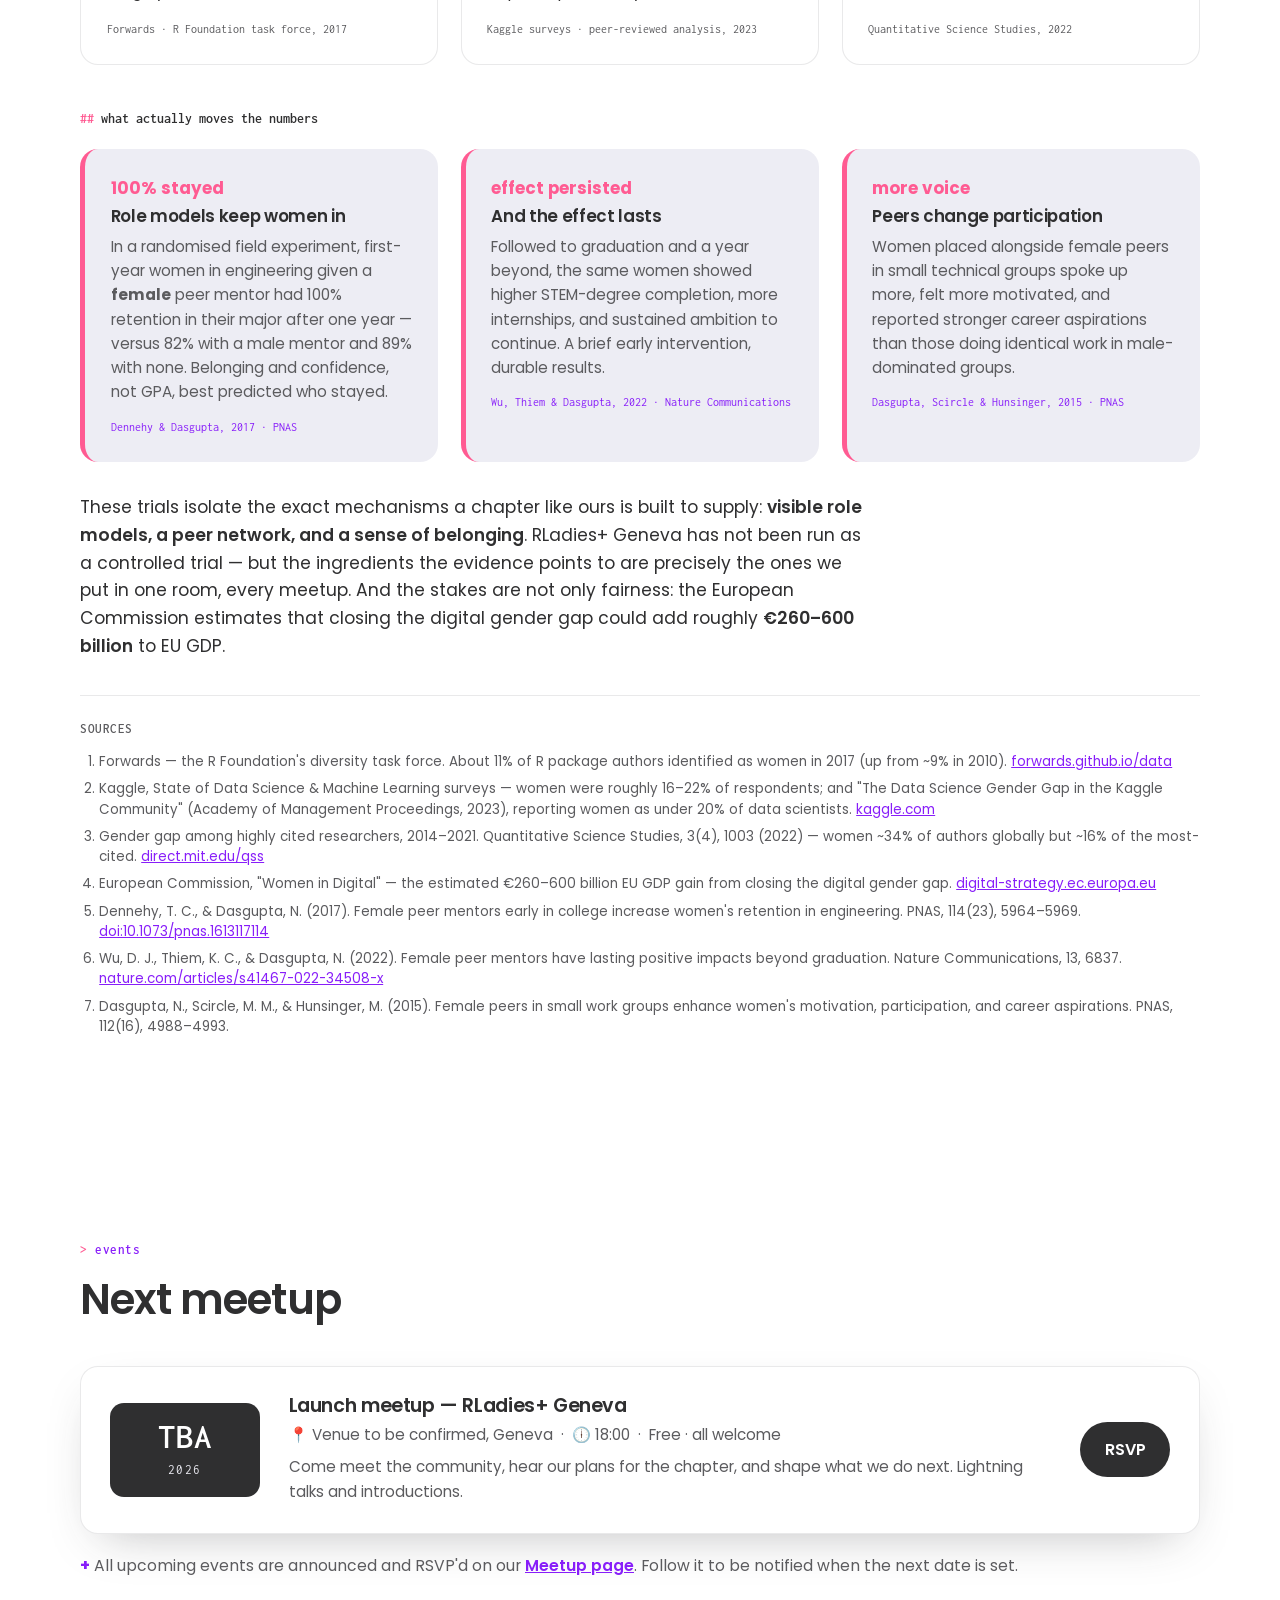
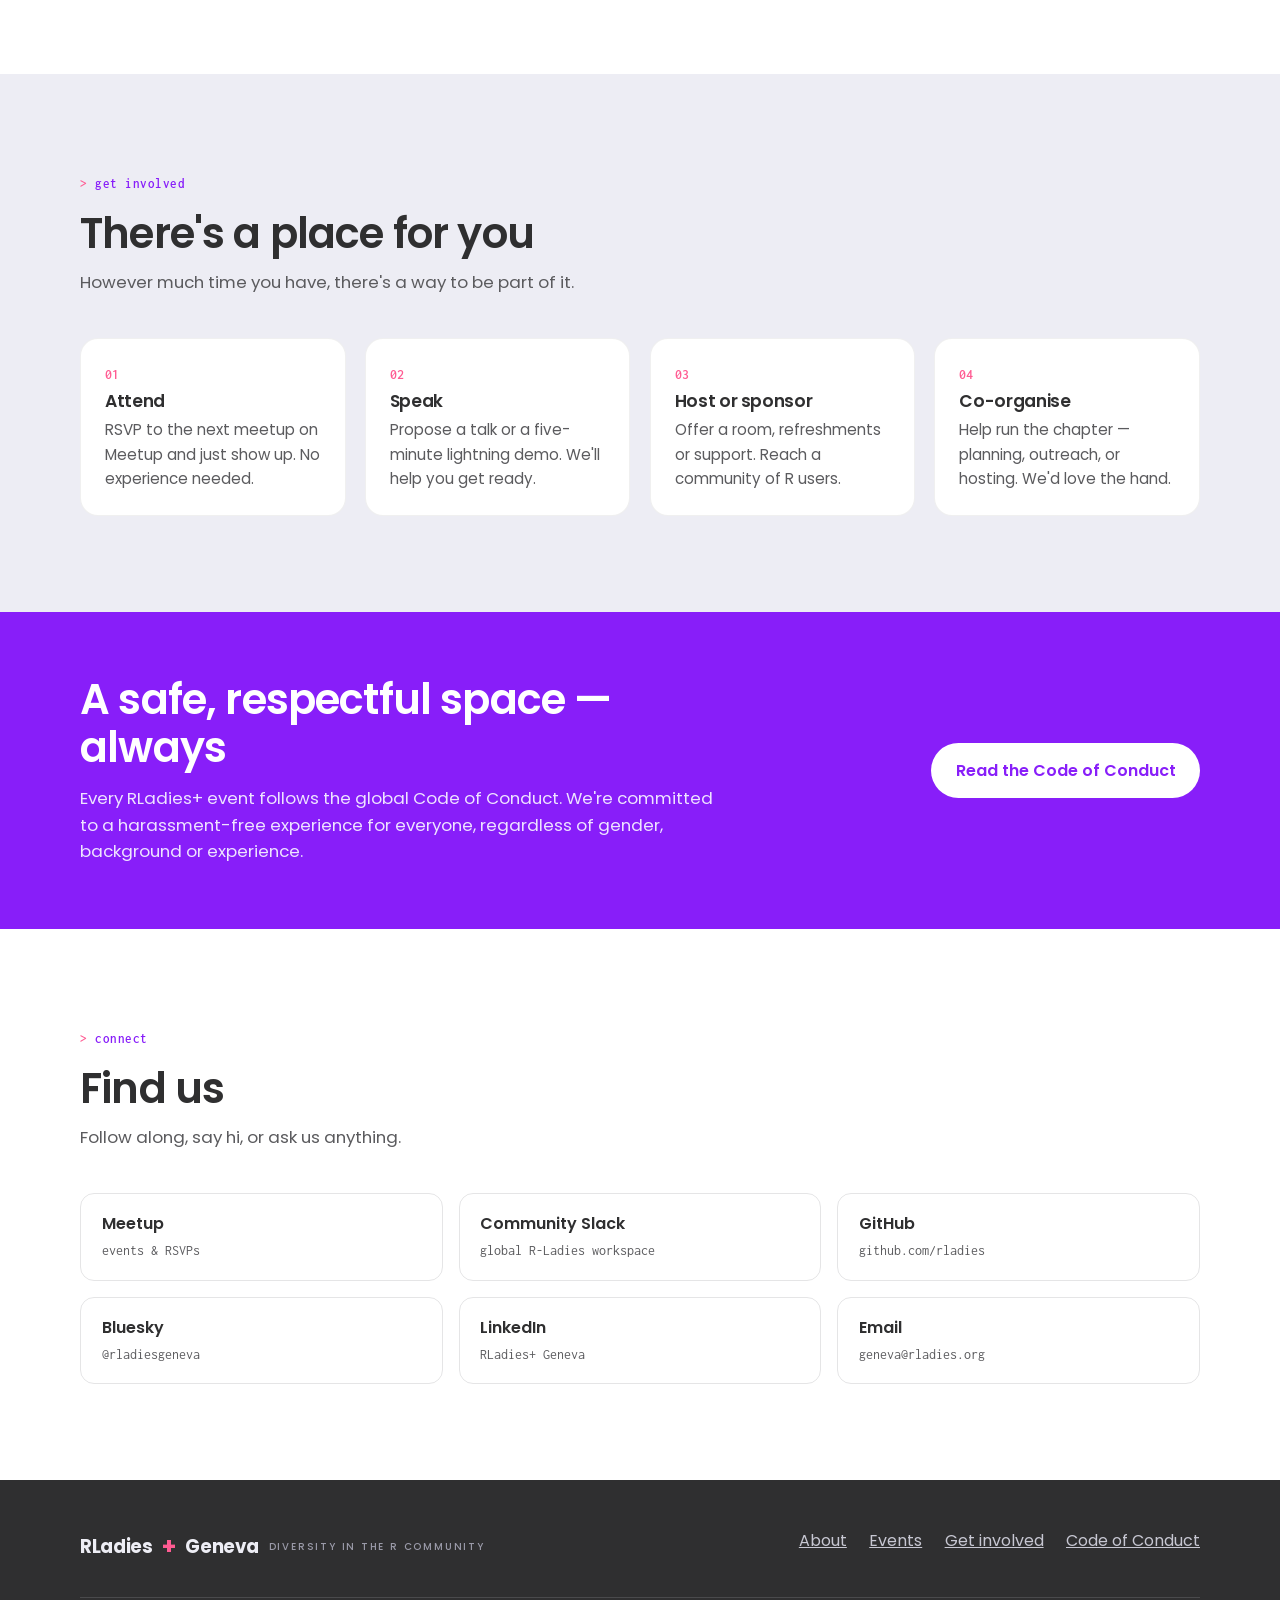
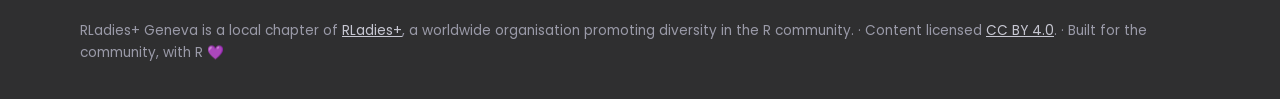
==== commit 7808ff65: "Updated website" ====
--- a/index.html
+++ b/index.html
@@ -112,9 +112,12 @@
     border-bottom: 1px solid rgba(47,47,48,.08);
   }
   .nav { display: flex; align-items: center; justify-content: space-between; height: 68px; }
-  .brand { font-weight: 700; font-size: 1.15rem; letter-spacing: -0.02em; text-decoration: none; color: var(--ink); }
+  .brand { display: flex; align-items: center; gap: .6rem; font-weight: 700; font-size: 1.15rem; letter-spacing: -0.02em; text-decoration: none; color: var(--ink); }
+  .brand-mark { width: 42px; height: 48px; flex: none; display: block; }
+  .brand-text { display: flex; flex-direction: column; align-items: flex-start; line-height: 1.05; }
+  .brand-title { white-space: nowrap; }
   .brand .plus { font-size: 1.25em; }
-  .brand small { display: block; font-weight: 500; font-size: .62rem; letter-spacing: .18em; color: var(--ink-70); margin-top: -3px; }
+  .brand small { display: block; font-weight: 500; font-size: .62rem; letter-spacing: .18em; color: var(--ink-70); margin-top: 1px; }
   .nav-links { display: flex; align-items: center; gap: 1.6rem; }
   .nav-links a:not(.btn) { text-decoration: none; font-weight: 500; font-size: .95rem; color: var(--ink); }
   .nav-links a:not(.btn):hover { color: var(--violet); }
@@ -169,7 +172,14 @@
     position: absolute; inset: 0; opacity: .10; pointer-events: none;
     background-image: url("data:image/svg+xml,%3Csvg xmlns='http://www.w3.org/2000/svg' width='48' height='48'%3E%3Cpath d='M24 18v12M18 24h12' stroke='%23ededf4' stroke-width='1.4' stroke-linecap='round'/%3E%3C/svg%3E");
   }
-  .hero .wrap { position: relative; z-index: 2; }
+  .hero .wrap { position: relative; z-index: 2; display: grid; grid-template-columns: 1.25fr 0.75fr; gap: 2.5rem; align-items: start; }
+  .hero-art { display: flex; justify-content: center; }
+  .hero-art svg { width: 100%; max-width: 300px; height: auto; filter: drop-shadow(0 22px 48px rgba(0,0,0,.45)); }
+  @media (max-width: 860px) {
+    .hero .wrap { grid-template-columns: 1fr; }
+    .hero-art { order: -1; margin-bottom: .4rem; }
+    .hero-art svg { max-width: 180px; }
+  }
 
   .hero h1 {
     font-weight: 600;
@@ -327,8 +337,35 @@
 <header>
   <nav class="nav wrap" aria-label="Primary">
     <a class="brand" href="#top" aria-label="RLadies+ Geneva home">
-      RLadies<span class="plus">+</span> Geneva
-      <small>DIVERSITY IN R</small>
+      <svg class="brand-mark" viewBox="0 0 520 600" aria-hidden="true" focusable="false" xmlns="http://www.w3.org/2000/svg">
+        <defs>
+          <linearGradient id="lg-sky" x1="0" y1="30" x2="0" y2="405" gradientUnits="userSpaceOnUse">
+            <stop offset="0" stop-color="#5b15c9"/><stop offset="0.55" stop-color="#8f4ff6"/><stop offset="1" stop-color="#d9c6ff"/>
+          </linearGradient>
+          <linearGradient id="lg-lake" x1="0" y1="405" x2="0" y2="575" gradientUnits="userSpaceOnUse">
+            <stop offset="0" stop-color="#2f74ea"/><stop offset="0.5" stop-color="#1551c4"/><stop offset="1" stop-color="#0a2f86"/>
+          </linearGradient>
+          <linearGradient id="lg-jet" x1="0" y1="100" x2="0" y2="405" gradientUnits="userSpaceOnUse">
+            <stop offset="0" stop-color="#ffffff" stop-opacity="0.82"/><stop offset="0.25" stop-color="#ffffff" stop-opacity="1"/><stop offset="1" stop-color="#eaf2ff"/>
+          </linearGradient>
+          <radialGradient id="lg-mist" cx="0.5" cy="0.5" r="0.5"><stop offset="0" stop-color="#fff" stop-opacity="0.5"/><stop offset="1" stop-color="#fff" stop-opacity="0"/></radialGradient>
+          <clipPath id="lg-hex"><polygon points="260,30 494,165 494,435 260,570 26,435 26,165"/></clipPath>
+        </defs>
+        <polygon points="260,10 511,155 511,445 260,590 9,445 9,155" fill="#881ef9" stroke="#2f2f30" stroke-width="4" stroke-linejoin="round"/>
+        <g clip-path="url(#lg-hex)">
+          <rect x="26" y="30" width="468" height="378" fill="url(#lg-sky)"/>
+          <rect x="26" y="405" width="468" height="170" fill="url(#lg-lake)"/>
+          <ellipse cx="250" cy="250" rx="70" ry="180" fill="url(#lg-mist)"/>
+          <ellipse cx="250" cy="406" rx="95" ry="6" fill="#fff" opacity="0.22"/>
+          <ellipse cx="250" cy="405" rx="55" ry="8" fill="#fff" opacity="0.48"/>
+          <path d="M242,406 C240,350 241,320 243,285 C245,245 246,205 249,160 C250,134 251,118 253,104 L265,104 C267,118 268,134 267,160 C263,205 262,245 258,285 C260,320 261,350 259,406 Z" fill="url(#lg-jet)"/>
+          <g fill="#fff">
+            <circle cx="258" cy="96" r="11" opacity="0.95"/><circle cx="246" cy="88" r="8" opacity="0.9"/><circle cx="270" cy="92" r="7" opacity="0.85"/><circle cx="252" cy="74" r="6" opacity="0.8"/><circle cx="264" cy="78" r="5" opacity="0.75"/><circle cx="258" cy="62" r="4" opacity="0.6"/>
+          </g>
+        </g>
+        <polygon points="260,30 494,165 494,435 260,570 26,435 26,165" fill="none" stroke="#fff" stroke-opacity="0.18" stroke-width="2" stroke-linejoin="round"/>
+      </svg>
+      <span class="brand-text"><span class="brand-title">RLadies<span class="plus">+</span> Geneva</span><small>DIVERSITY IN R</small></span>
     </a>
     <button class="nav-toggle" aria-expanded="false" aria-controls="menu" aria-label="Toggle menu">
       <span></span><span></span><span></span>
@@ -353,14 +390,55 @@
 <section class="hero">
   <div class="lattice" aria-hidden="true"></div>
   <div class="wrap">
-    <h1>The R community in Geneva, for <em>everyone</em>&nbsp;<span class="plus">+</span></h1>
-    <p class="lede">RLadies+ Geneva is the Geneva chapter of the global RLadies+ network. Our goal is to bring more women and underrepresented people into the R community — through free, welcoming meetups, talks and hands-on workshops. We're a diverse, open group, and everyone who supports that goal is welcome to join.</p>
-    <div class="cta-row">
-      <!-- TODO: replace with your Meetup URL -->
-      <a class="btn btn-primary" href="https://www.meetup.com/rladies-geneva/" target="_blank" rel="noopener">Join on Meetup</a>
-      <a class="btn btn-ghost" href="#about">What we're about</a>
-    </div>
-    <p class="console"><b>library</b>(rladies)&nbsp;&nbsp;<span style="color:#8a8a9a">#</span> Geneva · Suisse romande · online &amp; in person</p>
+    <div class="hero-copy">
+      <h1>The R community in Geneva, for <em>everyone</em>&nbsp;<span class="plus">+</span></h1>
+      <p class="lede">RLadies+ Geneva is the Geneva chapter of the global RLadies+ network. Our goal is to bring more women and underrepresented people into the R community — through free, welcoming meetups, talks and hands-on workshops. We're a diverse, open group, and everyone who supports that goal is welcome to join.</p>
+      <div class="cta-row">
+        <!-- TODO: replace with your Meetup URL -->
+        <a class="btn btn-primary" href="https://www.meetup.com/rladies-geneva/" target="_blank" rel="noopener">Join on Meetup</a>
+        <a class="btn btn-ghost" href="#about">What we're about</a>
+      </div>
+      <p class="console"><b>library</b>(rladies)&nbsp;&nbsp;<span style="color:#8a8a9a">#</span> Geneva · Suisse romande · online &amp; in person</p>
+    </div>
+    <div class="hero-art">
+      <svg class="hero-badge" viewBox="0 0 520 600" role="img" aria-label="RLadies+ Geneva hex logo featuring the Jet d'Eau" xmlns="http://www.w3.org/2000/svg">
+        <defs>
+          <linearGradient id="h-sky" x1="0" y1="30" x2="0" y2="405" gradientUnits="userSpaceOnUse">
+            <stop offset="0" stop-color="#5b15c9"/><stop offset="0.55" stop-color="#8f4ff6"/><stop offset="1" stop-color="#d9c6ff"/>
+          </linearGradient>
+          <linearGradient id="h-lake" x1="0" y1="405" x2="0" y2="575" gradientUnits="userSpaceOnUse">
+            <stop offset="0" stop-color="#2f74ea"/><stop offset="0.5" stop-color="#1551c4"/><stop offset="1" stop-color="#0a2f86"/>
+          </linearGradient>
+          <linearGradient id="h-jet" x1="0" y1="100" x2="0" y2="405" gradientUnits="userSpaceOnUse">
+            <stop offset="0" stop-color="#ffffff" stop-opacity="0.82"/><stop offset="0.25" stop-color="#ffffff" stop-opacity="1"/><stop offset="1" stop-color="#eaf2ff"/>
+          </linearGradient>
+          <radialGradient id="h-mist" cx="0.5" cy="0.5" r="0.5"><stop offset="0" stop-color="#fff" stop-opacity="0.5"/><stop offset="1" stop-color="#fff" stop-opacity="0"/></radialGradient>
+          <linearGradient id="h-reflect" x1="0" y1="406" x2="0" y2="470" gradientUnits="userSpaceOnUse">
+            <stop offset="0" stop-color="#fff" stop-opacity="0.28"/><stop offset="1" stop-color="#fff" stop-opacity="0"/>
+          </linearGradient>
+          <clipPath id="h-hex"><polygon points="260,30 494,165 494,435 260,570 26,435 26,165"/></clipPath>
+        </defs>
+        <polygon points="260,10 511,155 511,445 260,590 9,445 9,155" fill="#881ef9" stroke="#2f2f30" stroke-width="4" stroke-linejoin="round"/>
+        <g clip-path="url(#h-hex)">
+          <rect x="26" y="30" width="468" height="378" fill="url(#h-sky)"/>
+          <rect x="26" y="405" width="468" height="170" fill="url(#h-lake)"/>
+          <ellipse cx="250" cy="250" rx="70" ry="180" fill="url(#h-mist)"/>
+          <rect x="245" y="406" width="10" height="60" fill="url(#h-reflect)"/>
+          <ellipse cx="250" cy="406" rx="95" ry="6" fill="#fff" opacity="0.22"/>
+          <ellipse cx="250" cy="405" rx="55" ry="8" fill="#fff" opacity="0.48"/>
+          <path d="M242,406 C240,350 241,320 243,285 C245,245 246,205 249,160 C250,134 251,118 253,104 L265,104 C267,118 268,134 267,160 C263,205 262,245 258,285 C260,320 261,350 259,406 Z" fill="url(#h-jet)"/>
+          <g fill="#fff">
+            <circle cx="258" cy="96" r="11" opacity="0.95"/><circle cx="246" cy="88" r="8" opacity="0.9"/><circle cx="270" cy="92" r="7" opacity="0.85"/><circle cx="252" cy="74" r="6" opacity="0.8"/><circle cx="264" cy="78" r="5" opacity="0.75"/><circle cx="238" cy="100" r="5" opacity="0.7"/><circle cx="279" cy="104" r="5" opacity="0.65"/><circle cx="258" cy="62" r="4" opacity="0.6"/><circle cx="245" cy="70" r="3.5" opacity="0.6"/><circle cx="233" cy="112" r="3.5" opacity="0.55"/><circle cx="286" cy="118" r="3.5" opacity="0.5"/><circle cx="273" cy="66" r="3" opacity="0.5"/>
+          </g>
+          <g fill="#fff">
+            <circle cx="226" cy="150" r="2.6" opacity="0.5"/><circle cx="289" cy="170" r="2.6" opacity="0.45"/><circle cx="222" cy="210" r="2.2" opacity="0.4"/><circle cx="293" cy="240" r="2.2" opacity="0.4"/><circle cx="300" cy="150" r="2" opacity="0.4"/><circle cx="214" cy="185" r="2" opacity="0.35"/>
+          </g>
+          <text x="260" y="470" text-anchor="middle" font-family="'Poppins',sans-serif" font-weight="700" font-size="46" fill="#ffffff" letter-spacing="0.5">RLadies<tspan fill="#ff5b92">+</tspan></text>
+          <text x="260" y="508" text-anchor="middle" font-family="'Poppins',sans-serif" font-weight="600" font-size="25" fill="#ededf4" letter-spacing="8">GENEVA</text>
+        </g>
+        <polygon points="260,30 494,165 494,435 260,570 26,435 26,165" fill="none" stroke="#fff" stroke-opacity="0.18" stroke-width="2" stroke-linejoin="round"/>
+      </svg>
+    </div>
   </div>
 </section>
 
@@ -372,7 +450,7 @@
         <span class="eyebrow">about</span>
         <h2>A local chapter of a worldwide movement</h2>
         <div class="body" style="margin-top:1.1rem">
-          <p>RLadies+ is a worldwide organisation whose mission is to promote gender diversity in the R community. R is one of the most widely used languages for statistics, data science and reproducible research — and the people who use it should reflect the world it describes.</p>
+          <p>RLadies+ is a worldwide organisation whose mission is to promote diversity in the R community. R is one of the most widely used languages for statistics, data science and reproducible research — and the people who use it should reflect the world it describes.</p>
           <p>In Geneva, we bring that mission home: a friendly space for R users across the region's universities, hospitals, international organisations, NGOs and industry to learn from each other, present their work, and grow — whatever their level.</p>
           <p>No prior experience is required. Curiosity is enough.</p>
           <p><b>You don't have to be a woman or from an underrepresented group to belong.</b> Our meetups are open to all genders — men included. What unites us is the shared goal, not who we are.</p>
@@ -624,7 +702,7 @@
       </nav>
     </div>
     <p class="fine">
-      RLadies+ Geneva is a local chapter of <a href="https://rladies.org/" target="_blank" rel="noopener">RLadies+</a>, a worldwide organisation promoting gender diversity in the R community.
+      RLadies+ Geneva is a local chapter of <a href="https://rladies.org/" target="_blank" rel="noopener">RLadies+</a>, a worldwide organisation promoting diversity in the R community.
       · Content licensed <a href="https://creativecommons.org/licenses/by/4.0/" target="_blank" rel="noopener">CC BY 4.0</a>.
       · Built for the community, with R 💜
     </p>
